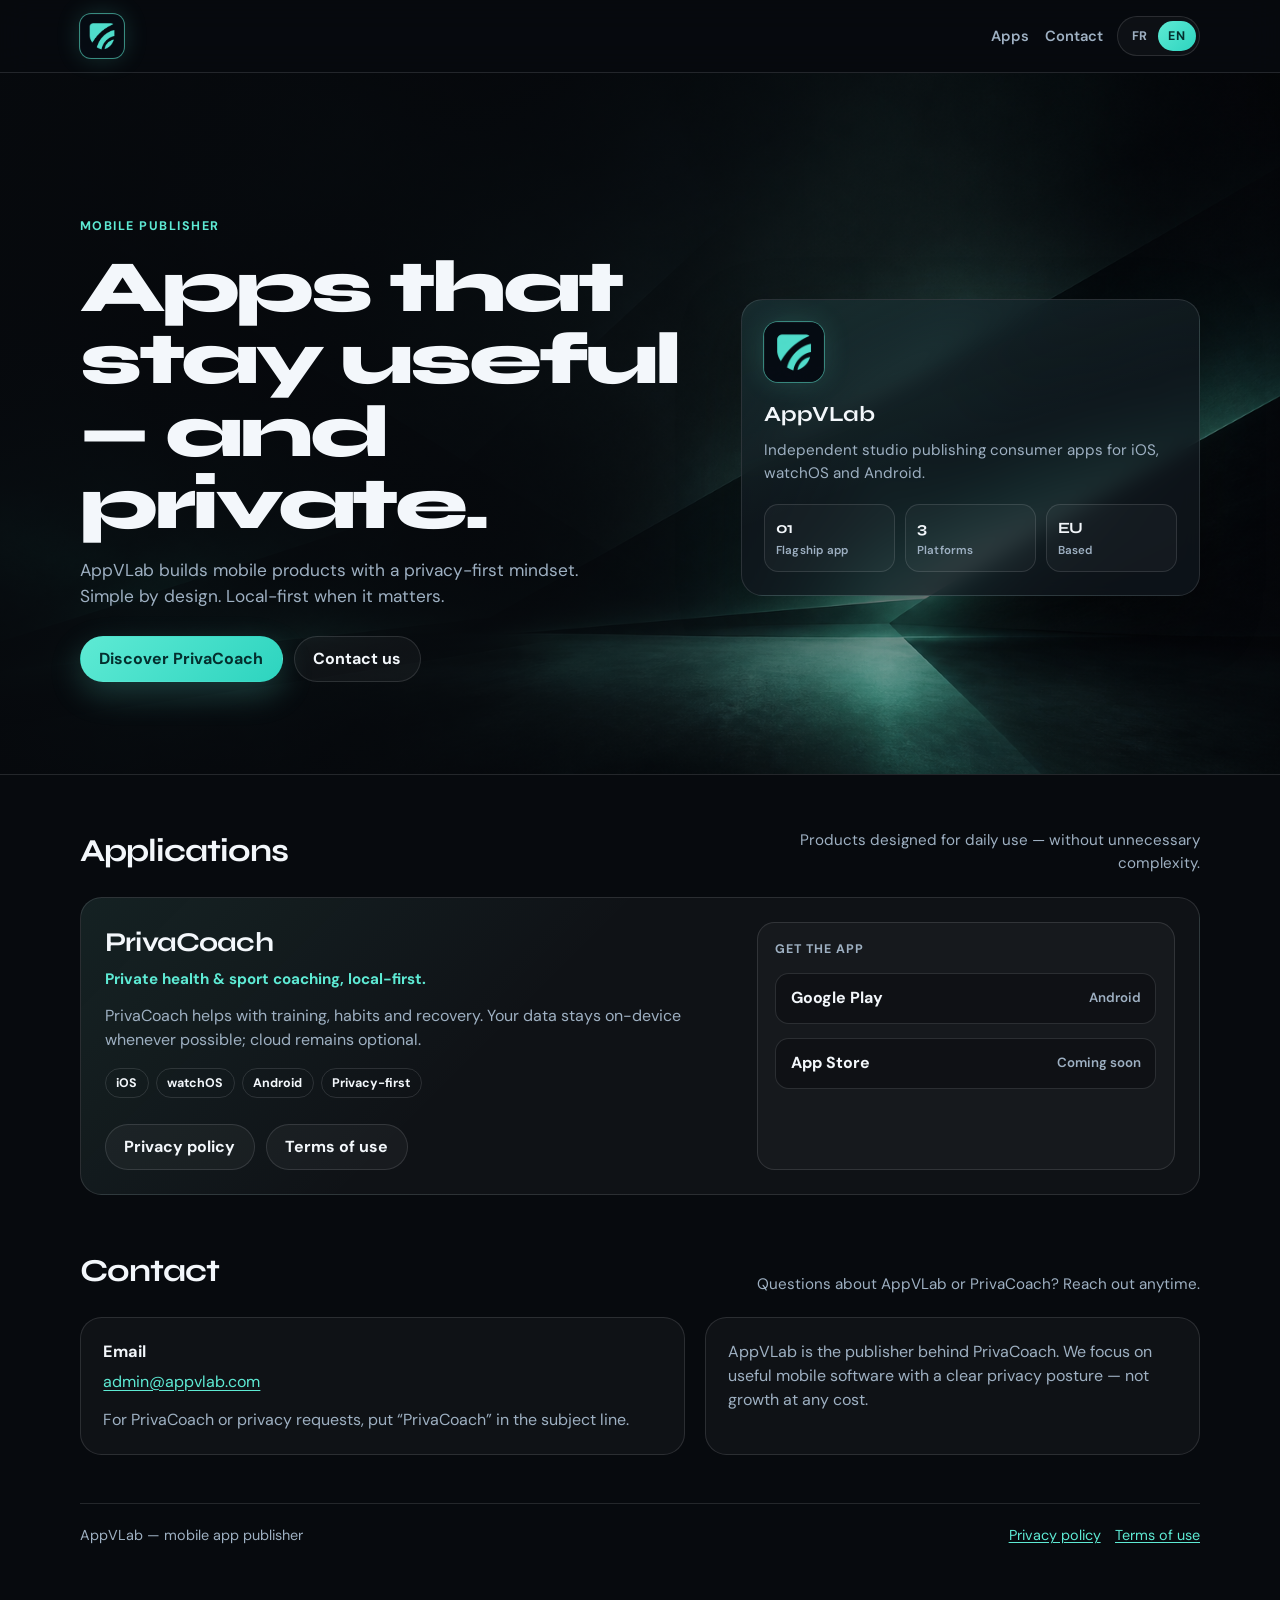
==== index.html @ 286aa359 "Publish AppVLab corporate site for GitHub Pages." ====
<!DOCTYPE html>
<html lang="fr">
  <head>
    <meta charset="utf-8" />
    <meta name="viewport" content="width=device-width, initial-scale=1" />
    <title>AppVLab — Mobile apps, privacy-first</title>
    <meta
      name="description"
      content="AppVLab publishes useful, privacy-first mobile apps. Discover PrivaCoach — local-first health & sport coaching."
    />
    <link rel="icon" href="assets/logo.png" type="image/png" />
    <link rel="preconnect" href="https://fonts.googleapis.com" />
    <link rel="preconnect" href="https://fonts.gstatic.com" crossorigin />
    <link
      href="https://fonts.googleapis.com/css2?family=DM+Sans:ital,opsz,wght@0,9..40,400;0,9..40,500;0,9..40,600;0,9..40,700;1,9..40,400&family=Syne:wght@700;800&display=swap"
      rel="stylesheet"
    />
    <style>
      :root {
        --bg: #070a0e;
        --bg-elev: #10161d;
        --ink: #f3f7fb;
        --muted: #9eb0c2;
        --accent: #5eead4;
        --accent-2: #2dd4bf;
        --line: rgba(243, 247, 251, 0.12);
        --card: rgba(255, 255, 255, 0.035);
        --shadow: 0 24px 60px rgba(0, 0, 0, 0.4);
        --radius: 1.35rem;
        --max: 1120px;
      }

      * {
        box-sizing: border-box;
      }

      html {
        scroll-behavior: smooth;
      }

      body {
        margin: 0;
        min-height: 100vh;
        font-family: "DM Sans", system-ui, sans-serif;
        color: var(--ink);
        background: var(--bg);
        line-height: 1.5;
        text-rendering: optimizeLegibility;
      }

      img {
        display: block;
        max-width: 100%;
      }

      a {
        color: var(--accent);
        text-underline-offset: 0.16em;
      }

      a:hover {
        color: #a7f3e8;
      }

      .shell {
        width: min(var(--max), calc(100% - 2.5rem));
        margin: 0 auto;
      }

      /* —— Top bar —— */
      .topbar {
        position: sticky;
        top: 0;
        z-index: 20;
        backdrop-filter: blur(16px) saturate(1.2);
        background: rgba(7, 10, 14, 0.72);
        border-bottom: 1px solid var(--line);
      }

      .topbar-inner {
        display: flex;
        align-items: center;
        justify-content: space-between;
        gap: 1rem;
        min-height: 4.5rem;
      }

      .brand {
        display: inline-flex;
        align-items: center;
        text-decoration: none;
        color: var(--ink);
      }

      .brand img {
        width: 2.75rem;
        height: 2.75rem;
        border-radius: 0.7rem;
        object-fit: cover;
        background: #0d141c;
        box-shadow:
          0 0 0 1px rgba(94, 234, 212, 0.55),
          0 0 24px rgba(94, 234, 212, 0.18);
      }

      .top-actions {
        display: flex;
        align-items: center;
        gap: 0.85rem;
      }

      .nav-links {
        display: flex;
        gap: 1rem;
      }

      .nav-links a {
        color: var(--muted);
        text-decoration: none;
        font-weight: 600;
        font-size: 0.92rem;
      }

      .nav-links a:hover {
        color: var(--ink);
      }

      .lang {
        display: inline-flex;
        padding: 0.2rem;
        border: 1px solid var(--line);
        border-radius: 999px;
        background: rgba(255, 255, 255, 0.03);
      }

      .lang button {
        appearance: none;
        border: 0;
        background: transparent;
        color: var(--muted);
        font: inherit;
        font-weight: 700;
        font-size: 0.78rem;
        letter-spacing: 0.04em;
        padding: 0.38rem 0.65rem;
        border-radius: 999px;
        cursor: pointer;
      }

      .lang button[aria-pressed="true"] {
        background: linear-gradient(135deg, var(--accent), var(--accent-2));
        color: #042f2e;
      }

      /* —— Hero —— */
      .hero {
        position: relative;
        min-height: min(78svh, 720px);
        display: grid;
        align-items: center;
        overflow: hidden;
        border-bottom: 1px solid var(--line);
      }

      .hero::before {
        content: "";
        position: absolute;
        inset: 0;
        background:
          linear-gradient(
            105deg,
            rgba(7, 10, 14, 0.92) 0%,
            rgba(7, 10, 14, 0.78) 42%,
            rgba(7, 10, 14, 0.35) 70%,
            rgba(7, 10, 14, 0.55) 100%
          ),
          url("assets/hero-bg.png") right center / cover no-repeat;
        z-index: 0;
      }

      .hero-grid {
        position: relative;
        z-index: 1;
        display: grid;
        grid-template-columns: 1.15fr 0.85fr;
        gap: 2.5rem;
        align-items: center;
        padding: 3.25rem 0 3.5rem;
      }

      .eyebrow {
        display: inline-flex;
        align-items: center;
        gap: 0.45rem;
        margin: 0 0 1rem;
        color: var(--accent);
        font-size: 0.78rem;
        font-weight: 700;
        letter-spacing: 0.12em;
        text-transform: uppercase;
      }

      .hero h1 {
        margin: 0;
        font-family: Syne, "DM Sans", sans-serif;
        font-weight: 800;
        font-size: clamp(2.6rem, 6.2vw, 4.6rem);
        line-height: 0.98;
        letter-spacing: -0.045em;
        max-width: 11ch;
      }

      .hero-lead {
        margin: 1.15rem 0 0;
        color: var(--muted);
        font-size: 1.08rem;
        max-width: 34rem;
      }

      .cta-row {
        display: flex;
        flex-wrap: wrap;
        gap: 0.7rem;
        margin-top: 1.6rem;
      }

      .btn {
        display: inline-flex;
        align-items: center;
        justify-content: center;
        min-height: 2.85rem;
        padding: 0.65rem 1.15rem;
        border-radius: 999px;
        font-weight: 700;
        text-decoration: none;
        border: 1px solid transparent;
        transition: transform 0.18s ease, background 0.18s ease;
      }

      .btn:hover {
        transform: translateY(-1px);
      }

      .btn-primary {
        background: linear-gradient(135deg, var(--accent), var(--accent-2));
        color: #042f2e;
        box-shadow: 0 12px 32px rgba(94, 234, 212, 0.22);
      }

      .btn-ghost {
        background: rgba(255, 255, 255, 0.04);
        border-color: var(--line);
        color: var(--ink);
      }

      .hero-panel {
        border: 1px solid var(--line);
        border-radius: var(--radius);
        background:
          linear-gradient(160deg, rgba(94, 234, 212, 0.1), transparent 50%),
          rgba(16, 22, 29, 0.78);
        box-shadow: var(--shadow);
        padding: 1.35rem 1.4rem 1.45rem;
        backdrop-filter: blur(10px);
      }

      .hero-panel .logo-mark {
        width: 3.75rem;
        height: 3.75rem;
        border-radius: 0.9rem;
        object-fit: cover;
        margin-bottom: 1rem;
        box-shadow:
          0 0 0 1px rgba(94, 234, 212, 0.45),
          0 0 28px rgba(94, 234, 212, 0.16);
      }

      .hero-panel h2 {
        margin: 0;
        font-family: Syne, "DM Sans", sans-serif;
        font-size: 1.35rem;
        letter-spacing: -0.02em;
      }

      .hero-panel p {
        margin: 0.55rem 0 0;
        color: var(--muted);
        font-size: 0.95rem;
      }

      .stat-row {
        display: grid;
        grid-template-columns: repeat(3, 1fr);
        gap: 0.65rem;
        margin-top: 1.2rem;
      }

      .stat {
        padding: 0.7rem 0.65rem;
        border-radius: 0.9rem;
        border: 1px solid var(--line);
        background: rgba(255, 255, 255, 0.03);
      }

      .stat b {
        display: block;
        font-family: Syne, "DM Sans", sans-serif;
        font-size: 0.98rem;
        letter-spacing: -0.02em;
      }

      .stat span {
        display: block;
        margin-top: 0.2rem;
        color: var(--muted);
        font-size: 0.72rem;
        font-weight: 600;
        letter-spacing: 0.02em;
      }

      /* —— Sections —— */
      main {
        padding: 0 0 3.5rem;
      }

      section {
        padding: 3.25rem 0 0;
      }

      .section-head {
        display: flex;
        justify-content: space-between;
        align-items: end;
        gap: 1rem;
        margin-bottom: 1.35rem;
      }

      .section-head h2 {
        margin: 0;
        font-family: Syne, "DM Sans", sans-serif;
        font-size: clamp(1.55rem, 3vw, 2rem);
        letter-spacing: -0.03em;
      }

      .section-head p {
        margin: 0;
        color: var(--muted);
        max-width: 28rem;
        text-align: right;
        font-size: 0.95rem;
      }

      .app-card {
        display: grid;
        grid-template-columns: 1.2fr 0.8fr;
        gap: 1.5rem;
        padding: 1.5rem;
        border: 1px solid var(--line);
        border-radius: var(--radius);
        background:
          linear-gradient(135deg, rgba(94, 234, 212, 0.07), transparent 40%),
          var(--card);
      }

      .app-card h3 {
        margin: 0;
        font-family: Syne, "DM Sans", sans-serif;
        font-size: 1.7rem;
        letter-spacing: -0.03em;
      }

      .app-card .tagline {
        margin: 0.35rem 0 0.85rem;
        color: var(--accent);
        font-weight: 700;
        font-size: 0.95rem;
      }

      .app-card p {
        margin: 0;
        color: var(--muted);
      }

      .chips {
        display: flex;
        flex-wrap: wrap;
        gap: 0.45rem;
        margin: 1rem 0 1.2rem;
      }

      .chip {
        padding: 0.28rem 0.65rem;
        border-radius: 999px;
        border: 1px solid var(--line);
        font-size: 0.78rem;
        font-weight: 700;
      }

      .side-box {
        display: grid;
        align-content: start;
        gap: 0.85rem;
        padding: 1.1rem;
        border-radius: 1.1rem;
        border: 1px solid var(--line);
        background: rgba(255, 255, 255, 0.03);
      }

      .side-box h4 {
        margin: 0;
        font-size: 0.78rem;
        letter-spacing: 0.08em;
        text-transform: uppercase;
        color: var(--muted);
      }

      .side-box a.store {
        display: flex;
        align-items: center;
        justify-content: space-between;
        gap: 0.75rem;
        padding: 0.8rem 0.9rem;
        border-radius: 0.85rem;
        border: 1px solid var(--line);
        background: rgba(7, 10, 14, 0.45);
        color: var(--ink);
        text-decoration: none;
        font-weight: 700;
      }

      .side-box a.store:hover {
        border-color: rgba(94, 234, 212, 0.45);
        color: var(--ink);
      }

      .side-box a.store small {
        color: var(--muted);
        font-weight: 600;
      }

      .contact-grid {
        display: grid;
        grid-template-columns: 1.1fr 0.9fr;
        gap: 1.25rem;
      }

      .contact-card,
      .about-card {
        padding: 1.35rem 1.4rem;
        border-radius: var(--radius);
        border: 1px solid var(--line);
        background: var(--card);
      }

      .contact-card strong {
        display: block;
        margin-bottom: 0.35rem;
        font-size: 1.02rem;
      }

      .about-card p {
        margin: 0;
        color: var(--muted);
      }

      footer {
        margin-top: 3rem;
        padding-top: 1.35rem;
        border-top: 1px solid var(--line);
        display: flex;
        flex-wrap: wrap;
        justify-content: space-between;
        gap: 0.85rem;
        color: var(--muted);
        font-size: 0.9rem;
      }

      footer .legal {
        display: flex;
        flex-wrap: wrap;
        gap: 0.9rem;
      }

      [hidden] {
        display: none !important;
      }

      @media (max-width: 900px) {
        .hero-grid,
        .app-card,
        .contact-grid {
          grid-template-columns: 1fr;
        }

        .section-head {
          flex-direction: column;
          align-items: start;
        }

        .section-head p {
          text-align: left;
        }

        .hero {
          min-height: auto;
        }

        .hero::before {
          background:
            linear-gradient(
              180deg,
              rgba(7, 10, 14, 0.88) 0%,
              rgba(7, 10, 14, 0.92) 100%
            ),
            url("assets/hero-bg.png") center / cover no-repeat;
        }

        .hero h1 {
          max-width: none;
        }

        .nav-links {
          display: none;
        }
      }
    </style>
  </head>
  <body>
    <header class="topbar">
      <div class="shell topbar-inner">
        <a class="brand" href="#accueil" aria-label="AppVLab">
          <img src="assets/logo.png" alt="AppVLab" width="44" height="44" />
        </a>
        <div class="top-actions">
          <nav class="nav-links" aria-label="Primary">
            <a href="#apps" data-i18n="nav_apps">Apps</a>
            <a href="#contact" data-i18n="nav_contact">Contact</a>
          </nav>
          <div class="lang" role="group" aria-label="Language">
            <button type="button" data-lang="fr" aria-pressed="true">FR</button>
            <button type="button" data-lang="en" aria-pressed="false">EN</button>
          </div>
        </div>
      </div>
    </header>

    <section class="hero" id="accueil">
      <div class="shell hero-grid">
        <div>
          <p class="eyebrow" data-i18n="eyebrow">Mobile publisher</p>
          <h1 data-i18n="hero_title">Apps that stay useful — and private.</h1>
          <p class="hero-lead" data-i18n="hero_lead">
            AppVLab builds mobile products with a privacy-first mindset.
            Simple by design. Local-first when it matters.
          </p>
          <div class="cta-row">
            <a class="btn btn-primary" href="#apps" data-i18n="cta_discover"
              >Discover PrivaCoach</a
            >
            <a class="btn btn-ghost" href="#contact" data-i18n="cta_contact"
              >Contact us</a
            >
          </div>
        </div>
        <aside class="hero-panel" aria-label="AppVLab">
          <img
            class="logo-mark"
            src="assets/logo.png"
            alt="AppVLab"
            width="54"
            height="54"
          />
          <h2 data-i18n="panel_title">AppVLab</h2>
          <p data-i18n="panel_text">
            Independent studio publishing consumer apps for iOS, watchOS and
            Android.
          </p>
          <div class="stat-row">
            <div class="stat">
              <b data-i18n="stat1_value">01</b>
              <span data-i18n="stat1_label">Flagship app</span>
            </div>
            <div class="stat">
              <b data-i18n="stat2_value">3</b>
              <span data-i18n="stat2_label">Platforms</span>
            </div>
            <div class="stat">
              <b data-i18n="stat3_value">EU</b>
              <span data-i18n="stat3_label">Based</span>
            </div>
          </div>
        </aside>
      </div>
    </section>

    <main class="shell">
      <section id="apps">
        <div class="section-head">
          <h2 data-i18n="apps_title">Applications</h2>
          <p data-i18n="apps_lead">
            Products designed for daily use — without unnecessary complexity.
          </p>
        </div>
        <article class="app-card">
          <div>
            <h3>PrivaCoach</h3>
            <p class="tagline" data-i18n="pc_tagline">
              Private health &amp; sport coaching, local-first.
            </p>
            <p data-i18n="pc_body">
              PrivaCoach helps with training, habits and recovery. Your data
              stays on-device whenever possible; cloud remains optional.
            </p>
            <div class="chips">
              <span class="chip">iOS</span>
              <span class="chip">watchOS</span>
              <span class="chip">Android</span>
              <span class="chip" data-i18n="chip_privacy">Privacy-first</span>
            </div>
            <div class="cta-row">
              <a
                class="btn btn-ghost"
                href="https://privacy.appvlab.com/privacy/"
                data-i18n="link_privacy"
                >Privacy policy</a
              >
              <a
                class="btn btn-ghost"
                href="https://privacy.appvlab.com/terms/"
                data-i18n="link_terms"
                >Terms of use</a
              >
            </div>
          </div>
          <div class="side-box">
            <h4 data-i18n="stores_title">Get the app</h4>
            <a
              class="store"
              href="https://play.google.com/store/apps/details?id=com.privacoach.app"
            >
              <span>Google Play</span>
              <small>Android</small>
            </a>
            <a class="store" href="#contact">
              <span>App Store</span>
              <small data-i18n="store_ios_soon">Coming soon</small>
            </a>
          </div>
        </article>
      </section>

      <section id="contact">
        <div class="section-head">
          <h2 data-i18n="contact_title">Contact</h2>
          <p data-i18n="contact_lead">
            Questions about AppVLab or PrivaCoach? Reach out anytime.
          </p>
        </div>
        <div class="contact-grid">
          <div class="contact-card">
            <strong data-i18n="contact_email_label">Email</strong>
            <a href="mailto:admin@appvlab.com">admin@appvlab.com</a>
            <p
              style="margin: 0.9rem 0 0; color: var(--muted)"
              data-i18n="contact_hint"
            >
              For PrivaCoach or privacy requests, put “PrivaCoach” in the subject
              line.
            </p>
          </div>
          <div class="about-card">
            <p data-i18n="about_text">
              AppVLab is the publisher behind PrivaCoach. We focus on useful
              mobile software with a clear privacy posture — not growth at any
              cost.
            </p>
          </div>
        </div>
      </section>

      <footer>
        <div data-i18n="footer_copy">AppVLab — mobile app publisher</div>
        <div class="legal">
          <a href="https://privacy.appvlab.com/privacy/" data-i18n="link_privacy"
            >Privacy policy</a
          >
          <a href="https://privacy.appvlab.com/terms/" data-i18n="link_terms"
            >Terms of use</a
          >
        </div>
      </footer>
    </main>

    <script>
      const STRINGS = {
        fr: {
          nav_apps: "Apps",
          nav_contact: "Contact",
          eyebrow: "Éditeur mobile",
          hero_title: "Des apps utiles — et privées.",
          hero_lead:
            "AppVLab conçoit des applications mobiles avec une approche privacy-first. Simples par design. Local-first quand c’est important.",
          cta_discover: "Découvrir PrivaCoach",
          cta_contact: "Nous contacter",
          panel_title: "AppVLab",
          panel_text:
            "Studio indépendant qui publie des apps grand public pour iOS, watchOS et Android.",
          stat1_value: "01",
          stat1_label: "App phare",
          stat2_value: "3",
          stat2_label: "Plateformes",
          stat3_value: "UE",
          stat3_label: "Basé en",
          apps_title: "Applications",
          apps_lead:
            "Des produits pensés pour le quotidien — sans complexité inutile.",
          pc_tagline: "Coach santé & sport privé, local-first.",
          pc_body:
            "PrivaCoach t’accompagne sur l’entraînement, les habitudes et la récupération. Tes données restent sur l’appareil autant que possible ; le cloud reste optionnel.",
          chip_privacy: "Privacy-first",
          link_privacy: "Confidentialité",
          link_terms: "CGU",
          stores_title: "Télécharger",
          store_ios_soon: "Bientôt",
          contact_title: "Contact",
          contact_lead:
            "Une question sur AppVLab ou PrivaCoach ? Écris-nous.",
          contact_email_label: "Email",
          contact_hint:
            "Pour PrivaCoach ou la confidentialité, indique « PrivaCoach » dans l’objet.",
          about_text:
            "AppVLab est l’éditeur de PrivaCoach. Nous construisons des logiciels mobiles utiles, avec une posture claire sur la vie privée — pas la croissance à tout prix.",
          footer_copy: "AppVLab — éditeur d’applications mobiles",
          doc_title: "AppVLab — Applications mobiles privacy-first",
        },
        en: {
          nav_apps: "Apps",
          nav_contact: "Contact",
          eyebrow: "Mobile publisher",
          hero_title: "Apps that stay useful — and private.",
          hero_lead:
            "AppVLab builds mobile products with a privacy-first mindset. Simple by design. Local-first when it matters.",
          cta_discover: "Discover PrivaCoach",
          cta_contact: "Contact us",
          panel_title: "AppVLab",
          panel_text:
            "Independent studio publishing consumer apps for iOS, watchOS and Android.",
          stat1_value: "01",
          stat1_label: "Flagship app",
          stat2_value: "3",
          stat2_label: "Platforms",
          stat3_value: "EU",
          stat3_label: "Based",
          apps_title: "Applications",
          apps_lead:
            "Products designed for daily use — without unnecessary complexity.",
          pc_tagline: "Private health & sport coaching, local-first.",
          pc_body:
            "PrivaCoach helps with training, habits and recovery. Your data stays on-device whenever possible; cloud remains optional.",
          chip_privacy: "Privacy-first",
          link_privacy: "Privacy policy",
          link_terms: "Terms of use",
          stores_title: "Get the app",
          store_ios_soon: "Coming soon",
          contact_title: "Contact",
          contact_lead:
            "Questions about AppVLab or PrivaCoach? Reach out anytime.",
          contact_email_label: "Email",
          contact_hint:
            "For PrivaCoach or privacy requests, put “PrivaCoach” in the subject line.",
          about_text:
            "AppVLab is the publisher behind PrivaCoach. We focus on useful mobile software with a clear privacy posture — not growth at any cost.",
          footer_copy: "AppVLab — mobile app publisher",
          doc_title: "AppVLab — Privacy-first mobile apps",
        },
      };

      function applyLang(lang) {
        const dict = STRINGS[lang] || STRINGS.en;
        document.documentElement.lang = lang;
        document.title = dict.doc_title;
        document.querySelectorAll("[data-i18n]").forEach((el) => {
          const key = el.getAttribute("data-i18n");
          if (dict[key] != null) {
            el.textContent = dict[key];
          }
        });
        document.querySelectorAll(".lang button").forEach((btn) => {
          btn.setAttribute(
            "aria-pressed",
            btn.getAttribute("data-lang") === lang ? "true" : "false",
          );
        });
        try {
          localStorage.setItem("appvlab_lang", lang);
        } catch (_) {}
      }

      function initialLang() {
        try {
          const saved = localStorage.getItem("appvlab_lang");
          if (saved === "fr" || saved === "en") return saved;
        } catch (_) {}
        const nav = (navigator.language || "en").toLowerCase();
        return nav.startsWith("fr") ? "fr" : "en";
      }

      document.querySelectorAll(".lang button").forEach((btn) => {
        btn.addEventListener("click", () => {
          applyLang(btn.getAttribute("data-lang"));
        });
      });

      applyLang(initialLang());
    </script>
  </body>
</html>
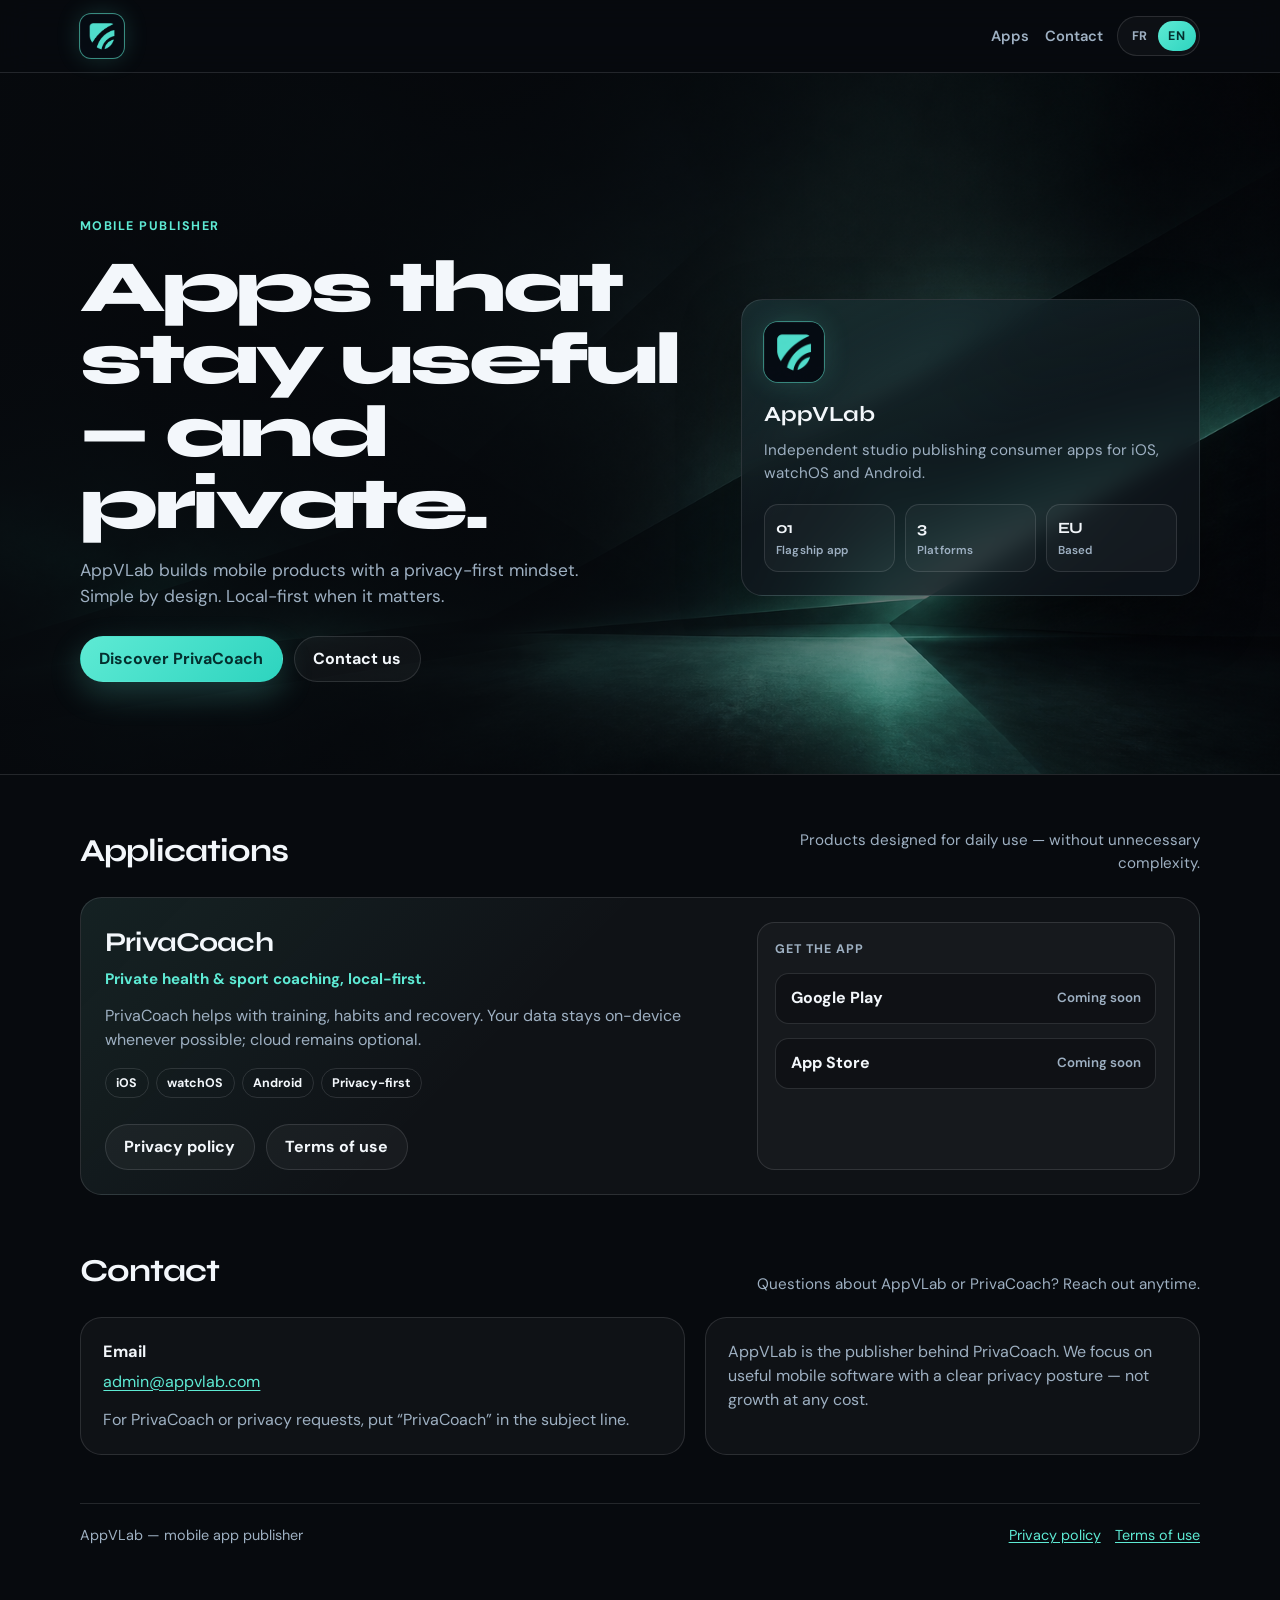
==== commit 92346ef4: "Show Google Play as coming soon and pass lang to privacy links. Co-authored-by: Cursor <cursoragent@" ====
--- a/index.html
+++ b/index.html
@@ -634,16 +634,13 @@
           </div>
           <div class="side-box">
             <h4 data-i18n="stores_title">Get the app</h4>
-            <a
-              class="store"
-              href="https://play.google.com/store/apps/details?id=com.privacoach.app"
-            >
+            <a class="store" href="#contact">
               <span>Google Play</span>
-              <small>Android</small>
+              <small data-i18n="store_soon">Coming soon</small>
             </a>
             <a class="store" href="#contact">
               <span>App Store</span>
-              <small data-i18n="store_ios_soon">Coming soon</small>
+              <small data-i18n="store_soon">Coming soon</small>
             </a>
           </div>
         </article>
@@ -721,7 +718,7 @@
           link_privacy: "Confidentialité",
           link_terms: "CGU",
           stores_title: "Télécharger",
-          store_ios_soon: "Bientôt",
+          store_soon: "Bientôt",
           contact_title: "Contact",
           contact_lead:
             "Une question sur AppVLab ou PrivaCoach ? Écris-nous.",
@@ -761,7 +758,7 @@
           link_privacy: "Privacy policy",
           link_terms: "Terms of use",
           stores_title: "Get the app",
-          store_ios_soon: "Coming soon",
+          store_soon: "Coming soon",
           contact_title: "Contact",
           contact_lead:
             "Questions about AppVLab or PrivaCoach? Reach out anytime.",
@@ -791,6 +788,13 @@
             btn.getAttribute("data-lang") === lang ? "true" : "false",
           );
         });
+        document.querySelectorAll('a[href*="privacy.appvlab.com"]').forEach((a) => {
+          try {
+            const u = new URL(a.getAttribute("href"), location.origin);
+            u.searchParams.set("lang", lang);
+            a.setAttribute("href", u.toString());
+          } catch (_) {}
+        });
         try {
           localStorage.setItem("appvlab_lang", lang);
         } catch (_) {}
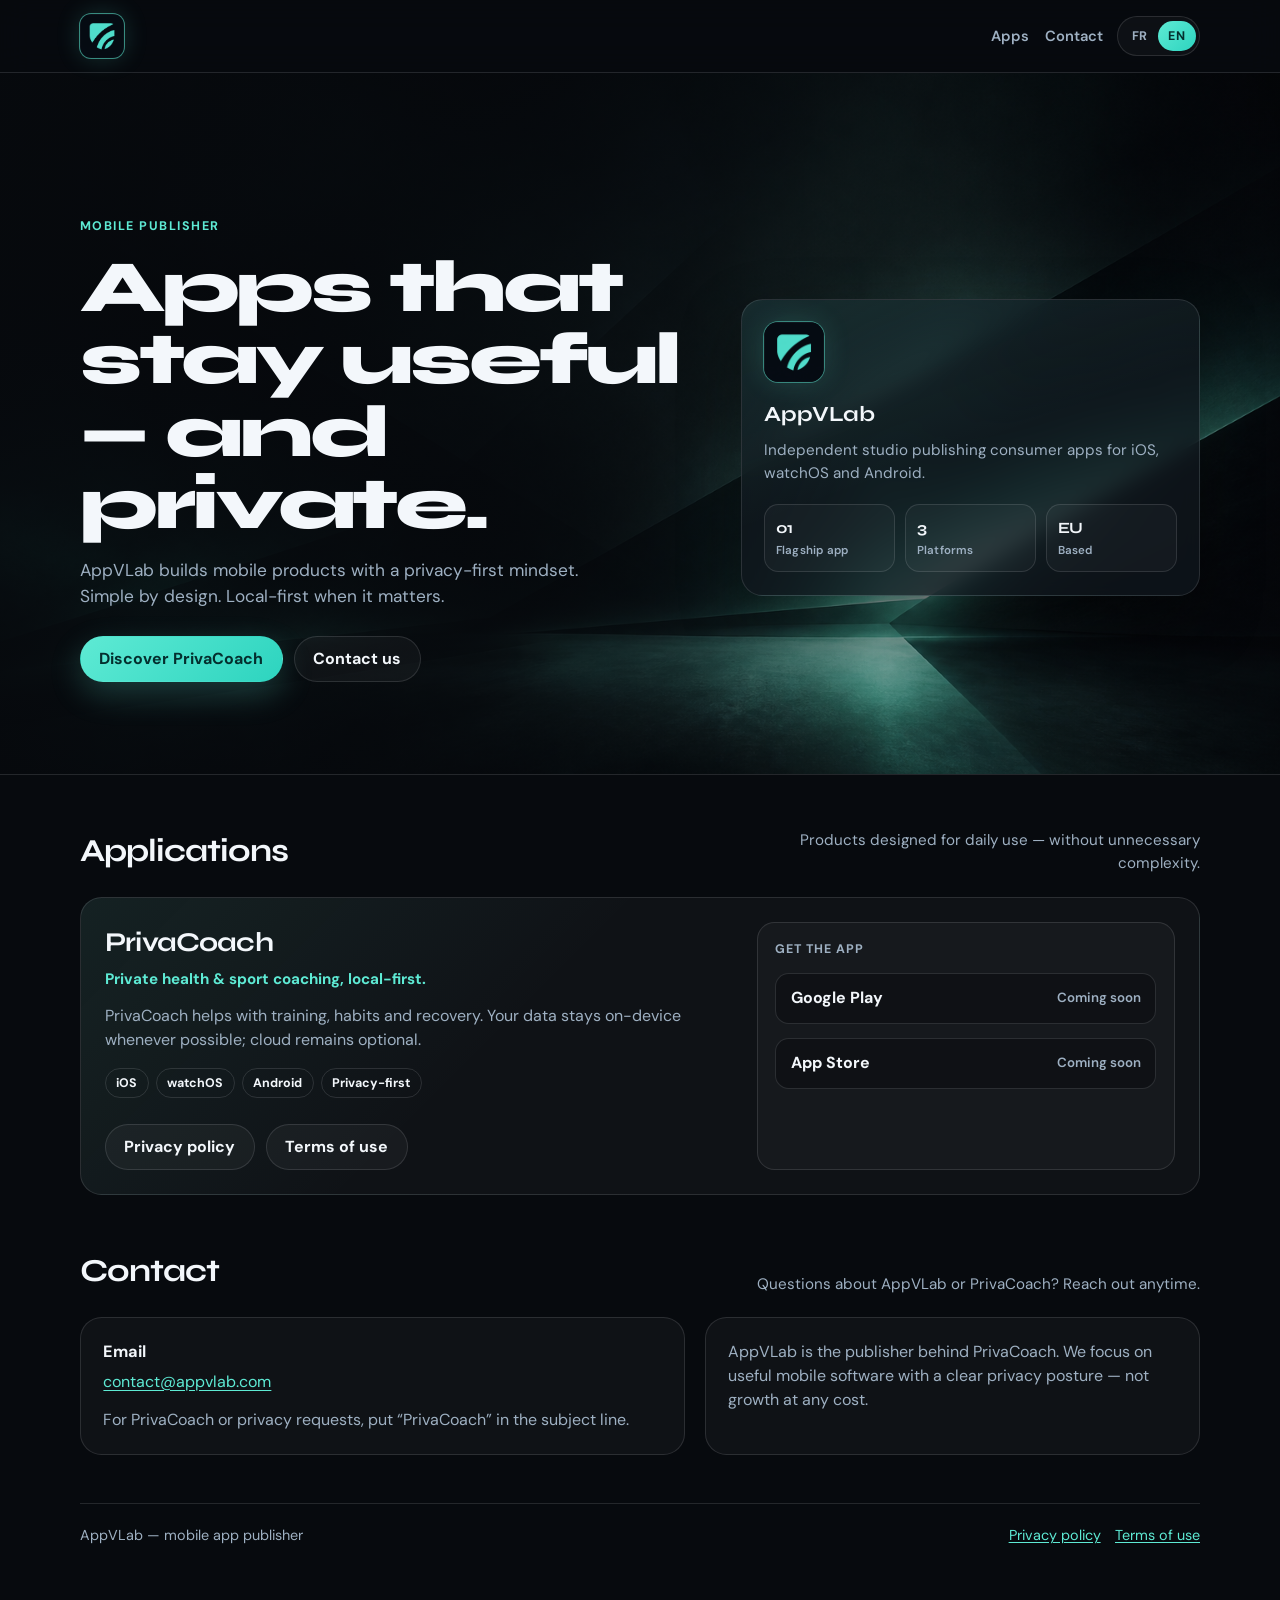
==== commit 79eb0911: "Use contact@appvlab.com on the public site. Co-authored-by: Cursor <cursoragent@cursor.com>" ====
--- a/index.html
+++ b/index.html
@@ -656,7 +656,7 @@
         <div class="contact-grid">
           <div class="contact-card">
             <strong data-i18n="contact_email_label">Email</strong>
-            <a href="mailto:admin@appvlab.com">admin@appvlab.com</a>
+            <a href="mailto:contact@appvlab.com">contact@appvlab.com</a>
             <p
               style="margin: 0.9rem 0 0; color: var(--muted)"
               data-i18n="contact_hint"
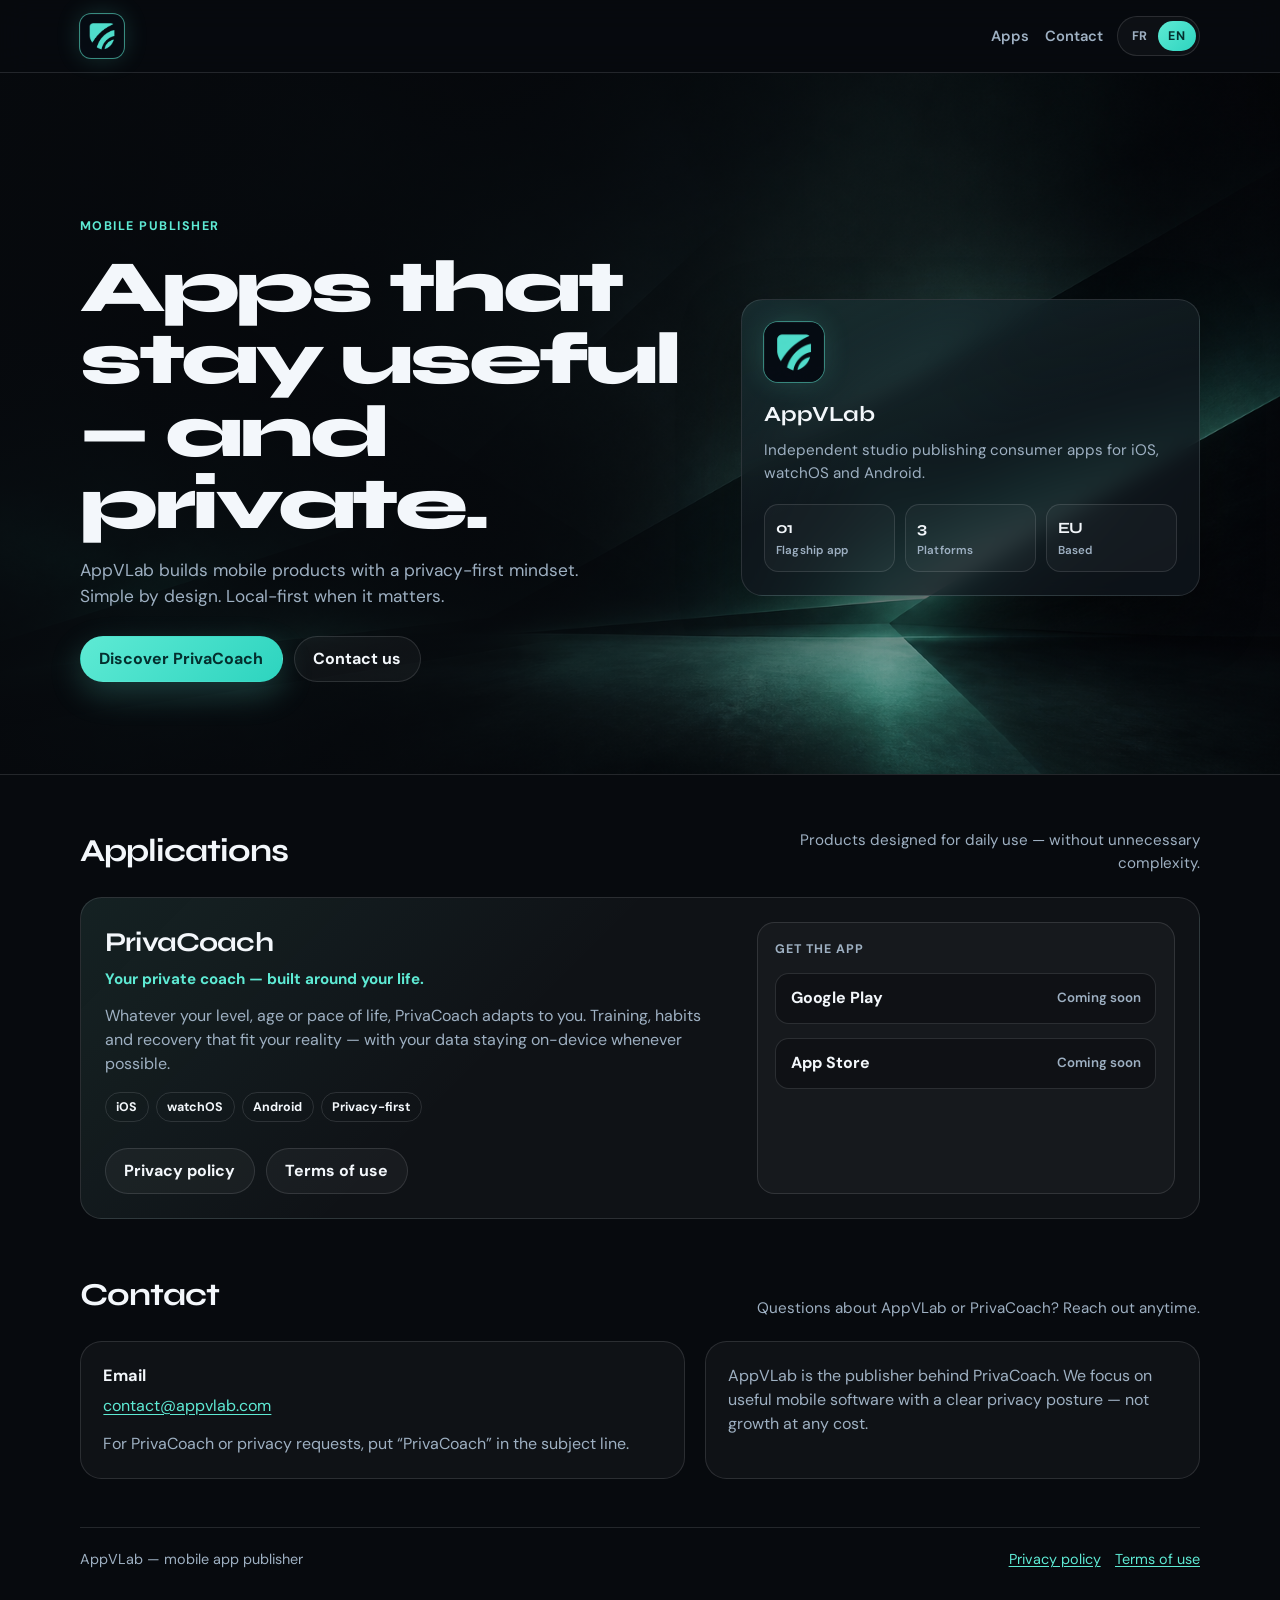
==== commit ffbd36d1: "Highlight PrivaCoach adapting to any level, age and lifestyle. Co-authored-by: Cursor <cursoragent@c" ====
--- a/index.html
+++ b/index.html
@@ -605,11 +605,12 @@
           <div>
             <h3>PrivaCoach</h3>
             <p class="tagline" data-i18n="pc_tagline">
-              Private health &amp; sport coaching, local-first.
+              Your private coach — built around your life.
             </p>
             <p data-i18n="pc_body">
-              PrivaCoach helps with training, habits and recovery. Your data
-              stays on-device whenever possible; cloud remains optional.
+              Whatever your level, age or pace of life, PrivaCoach adapts to
+              you. Training, habits and recovery that fit your reality — with
+              your data staying on-device whenever possible.
             </p>
             <div class="chips">
               <span class="chip">iOS</span>
@@ -711,9 +712,9 @@
           apps_title: "Applications",
           apps_lead:
             "Des produits pensés pour le quotidien — sans complexité inutile.",
-          pc_tagline: "Coach santé & sport privé, local-first.",
+          pc_tagline: "Ton coach privé — calé sur ta vie.",
           pc_body:
-            "PrivaCoach t’accompagne sur l’entraînement, les habitudes et la récupération. Tes données restent sur l’appareil autant que possible ; le cloud reste optionnel.",
+            "Peu importe ton niveau, ton âge ou ton rythme de vie : PrivaCoach s’adapte à toi. Entraînement, habitudes et récupération qui collent à ton quotidien — avec tes données qui restent sur l’appareil autant que possible.",
           chip_privacy: "Privacy-first",
           link_privacy: "Confidentialité",
           link_terms: "CGU",
@@ -751,9 +752,9 @@
           apps_title: "Applications",
           apps_lead:
             "Products designed for daily use — without unnecessary complexity.",
-          pc_tagline: "Private health & sport coaching, local-first.",
+          pc_tagline: "Your private coach — built around your life.",
           pc_body:
-            "PrivaCoach helps with training, habits and recovery. Your data stays on-device whenever possible; cloud remains optional.",
+            "Whatever your level, age or pace of life, PrivaCoach adapts to you. Training, habits and recovery that fit your reality — with your data staying on-device whenever possible.",
           chip_privacy: "Privacy-first",
           link_privacy: "Privacy policy",
           link_terms: "Terms of use",
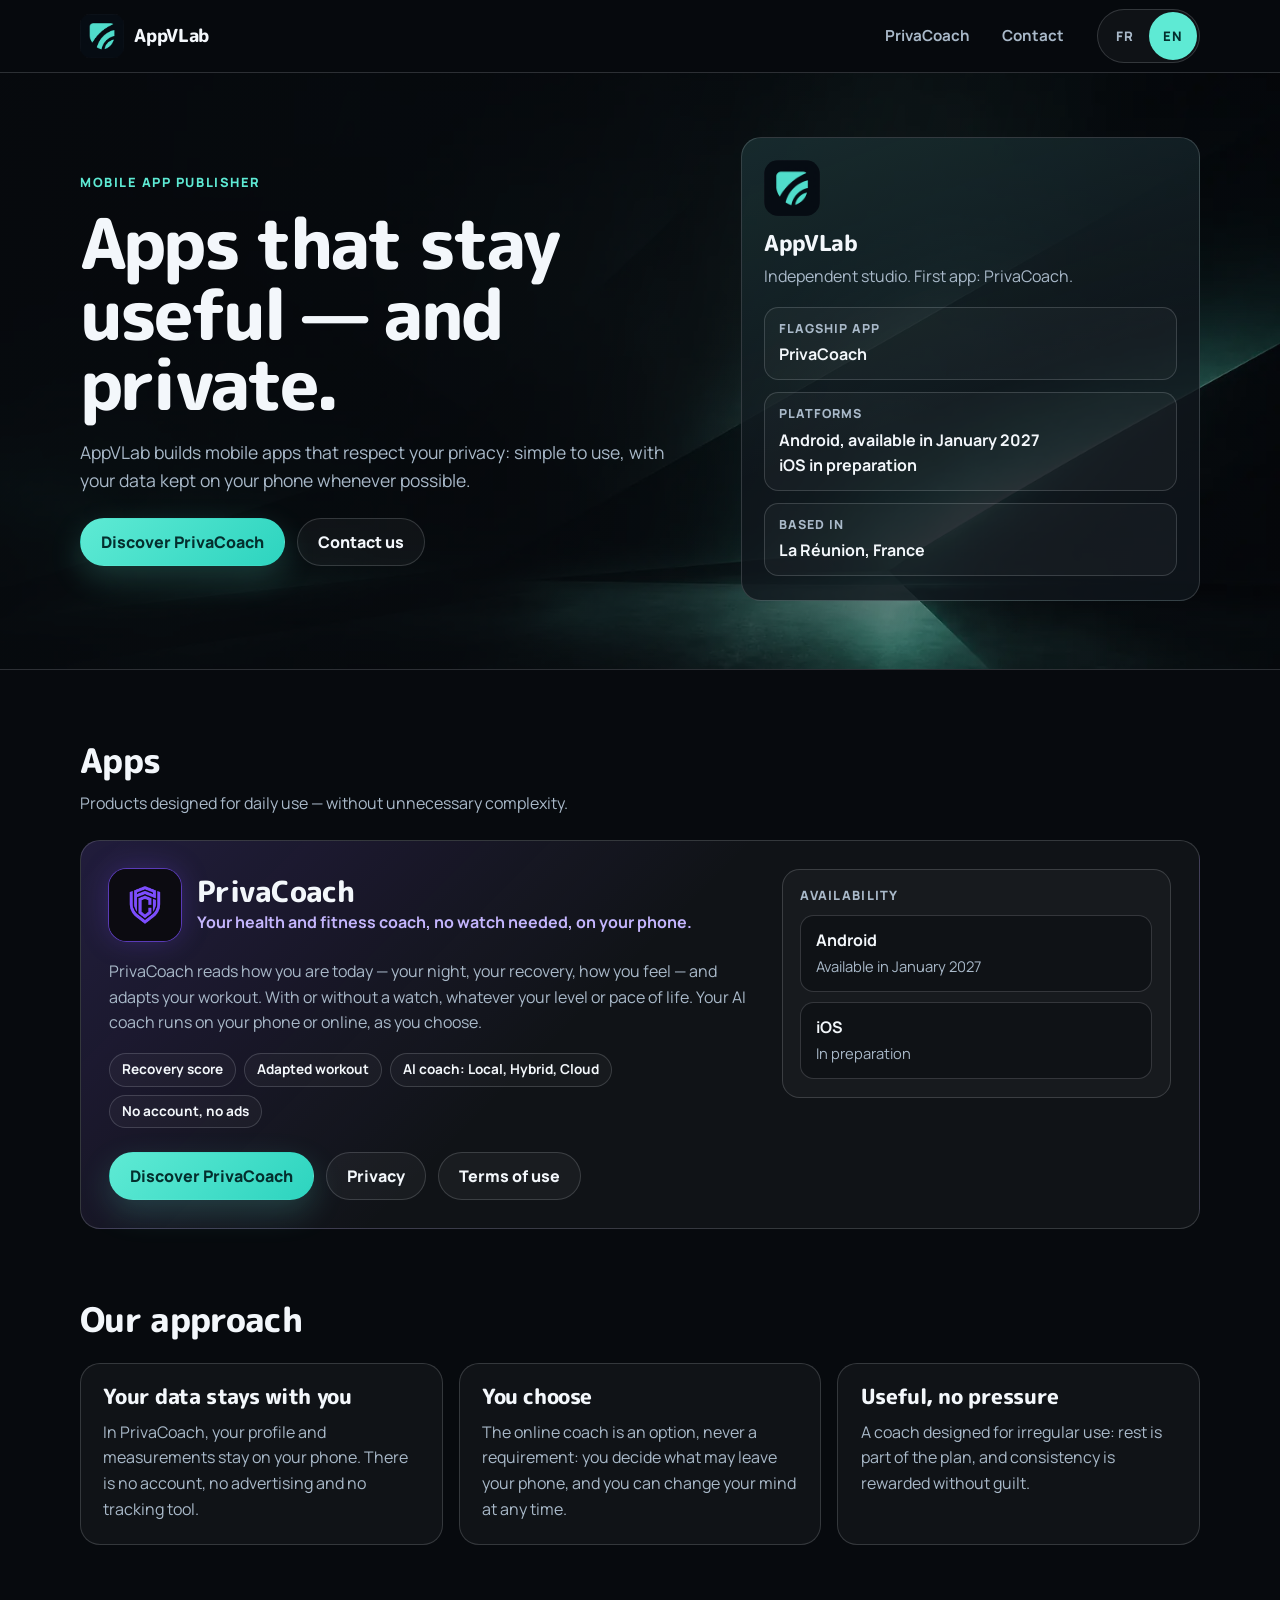
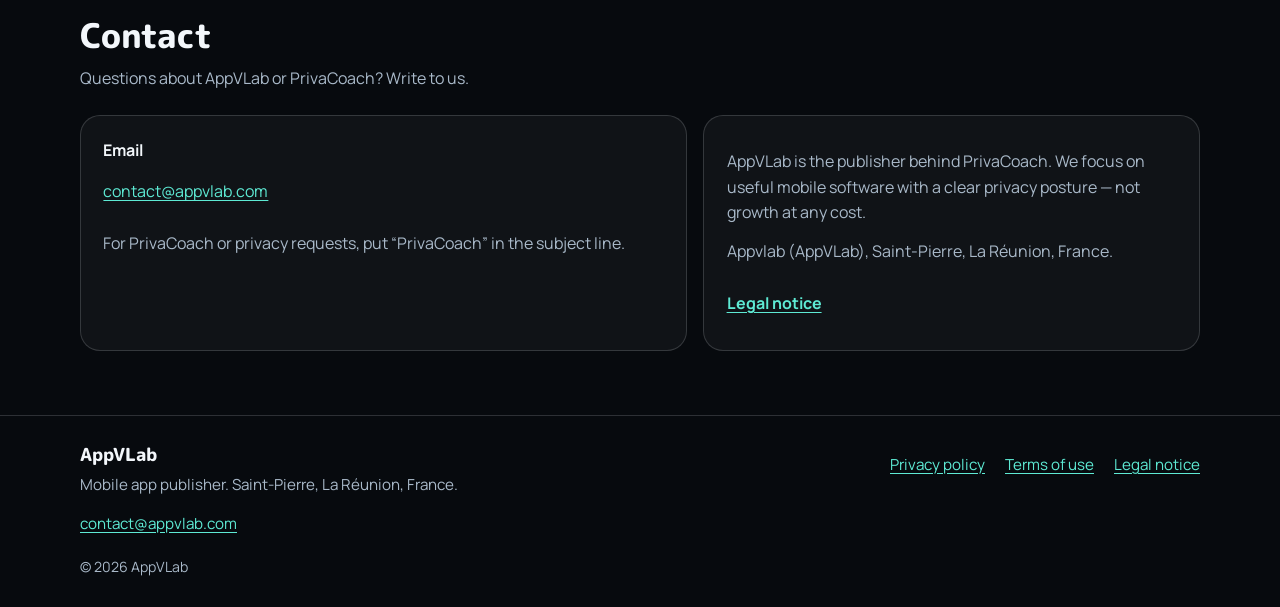
==== commit b3d248d9: "Redesign site: PrivaCoach page, legal notice, honest platforms - Home: Android available January 202" ====
--- a/index.html
+++ b/index.html
@@ -1,822 +1,163 @@
 <!DOCTYPE html>
-<html lang="fr">
+<html lang="fr" data-title-fr="AppVLab — Des apps mobiles utiles et privées" data-title-en="AppVLab — Useful, private mobile apps" data-desc-fr="AppVLab, éditeur basé à La Réunion, conçoit des applications mobiles utiles et respectueuses de ta vie privée. Découvre PrivaCoach, ton coach santé et sport." data-desc-en="AppVLab, a publisher based in La Réunion, France, builds useful mobile apps that respect your privacy. Discover PrivaCoach, your health and fitness coach.">
   <head>
     <meta charset="utf-8" />
     <meta name="viewport" content="width=device-width, initial-scale=1" />
-    <title>AppVLab — Mobile apps, privacy-first</title>
-    <meta
-      name="description"
-      content="AppVLab publishes useful, privacy-first mobile apps. Discover PrivaCoach — local-first health & sport coaching."
-    />
-    <link rel="icon" href="assets/logo.png" type="image/png" />
-    <link rel="preconnect" href="https://fonts.googleapis.com" />
-    <link rel="preconnect" href="https://fonts.gstatic.com" crossorigin />
-    <link
-      href="https://fonts.googleapis.com/css2?family=DM+Sans:ital,opsz,wght@0,9..40,400;0,9..40,500;0,9..40,600;0,9..40,700;1,9..40,400&family=Syne:wght@700;800&display=swap"
-      rel="stylesheet"
-    />
-    <style>
-      :root {
-        --bg: #070a0e;
-        --bg-elev: #10161d;
-        --ink: #f3f7fb;
-        --muted: #9eb0c2;
-        --accent: #5eead4;
-        --accent-2: #2dd4bf;
-        --line: rgba(243, 247, 251, 0.12);
-        --card: rgba(255, 255, 255, 0.035);
-        --shadow: 0 24px 60px rgba(0, 0, 0, 0.4);
-        --radius: 1.35rem;
-        --max: 1120px;
-      }
-
-      * {
-        box-sizing: border-box;
-      }
-
-      html {
-        scroll-behavior: smooth;
-      }
-
-      body {
-        margin: 0;
-        min-height: 100vh;
-        font-family: "DM Sans", system-ui, sans-serif;
-        color: var(--ink);
-        background: var(--bg);
-        line-height: 1.5;
-        text-rendering: optimizeLegibility;
-      }
-
-      img {
-        display: block;
-        max-width: 100%;
-      }
-
-      a {
-        color: var(--accent);
-        text-underline-offset: 0.16em;
-      }
-
-      a:hover {
-        color: #a7f3e8;
-      }
-
-      .shell {
-        width: min(var(--max), calc(100% - 2.5rem));
-        margin: 0 auto;
-      }
-
-      /* —— Top bar —— */
-      .topbar {
-        position: sticky;
-        top: 0;
-        z-index: 20;
-        backdrop-filter: blur(16px) saturate(1.2);
-        background: rgba(7, 10, 14, 0.72);
-        border-bottom: 1px solid var(--line);
-      }
-
-      .topbar-inner {
-        display: flex;
-        align-items: center;
-        justify-content: space-between;
-        gap: 1rem;
-        min-height: 4.5rem;
-      }
-
-      .brand {
-        display: inline-flex;
-        align-items: center;
-        text-decoration: none;
-        color: var(--ink);
-      }
-
-      .brand img {
-        width: 2.75rem;
-        height: 2.75rem;
-        border-radius: 0.7rem;
-        object-fit: cover;
-        background: #0d141c;
-        box-shadow:
-          0 0 0 1px rgba(94, 234, 212, 0.55),
-          0 0 24px rgba(94, 234, 212, 0.18);
-      }
-
-      .top-actions {
-        display: flex;
-        align-items: center;
-        gap: 0.85rem;
-      }
-
-      .nav-links {
-        display: flex;
-        gap: 1rem;
-      }
-
-      .nav-links a {
-        color: var(--muted);
-        text-decoration: none;
-        font-weight: 600;
-        font-size: 0.92rem;
-      }
-
-      .nav-links a:hover {
-        color: var(--ink);
-      }
-
-      .lang {
-        display: inline-flex;
-        padding: 0.2rem;
-        border: 1px solid var(--line);
-        border-radius: 999px;
-        background: rgba(255, 255, 255, 0.03);
-      }
-
-      .lang button {
-        appearance: none;
-        border: 0;
-        background: transparent;
-        color: var(--muted);
-        font: inherit;
-        font-weight: 700;
-        font-size: 0.78rem;
-        letter-spacing: 0.04em;
-        padding: 0.38rem 0.65rem;
-        border-radius: 999px;
-        cursor: pointer;
-      }
-
-      .lang button[aria-pressed="true"] {
-        background: linear-gradient(135deg, var(--accent), var(--accent-2));
-        color: #042f2e;
-      }
-
-      /* —— Hero —— */
-      .hero {
-        position: relative;
-        min-height: min(78svh, 720px);
-        display: grid;
-        align-items: center;
-        overflow: hidden;
-        border-bottom: 1px solid var(--line);
-      }
-
-      .hero::before {
-        content: "";
-        position: absolute;
-        inset: 0;
-        background:
-          linear-gradient(
-            105deg,
-            rgba(7, 10, 14, 0.92) 0%,
-            rgba(7, 10, 14, 0.78) 42%,
-            rgba(7, 10, 14, 0.35) 70%,
-            rgba(7, 10, 14, 0.55) 100%
-          ),
-          url("assets/hero-bg.png") right center / cover no-repeat;
-        z-index: 0;
-      }
-
-      .hero-grid {
-        position: relative;
-        z-index: 1;
-        display: grid;
-        grid-template-columns: 1.15fr 0.85fr;
-        gap: 2.5rem;
-        align-items: center;
-        padding: 3.25rem 0 3.5rem;
-      }
-
-      .eyebrow {
-        display: inline-flex;
-        align-items: center;
-        gap: 0.45rem;
-        margin: 0 0 1rem;
-        color: var(--accent);
-        font-size: 0.78rem;
-        font-weight: 700;
-        letter-spacing: 0.12em;
-        text-transform: uppercase;
-      }
-
-      .hero h1 {
-        margin: 0;
-        font-family: Syne, "DM Sans", sans-serif;
-        font-weight: 800;
-        font-size: clamp(2.6rem, 6.2vw, 4.6rem);
-        line-height: 0.98;
-        letter-spacing: -0.045em;
-        max-width: 11ch;
-      }
-
-      .hero-lead {
-        margin: 1.15rem 0 0;
-        color: var(--muted);
-        font-size: 1.08rem;
-        max-width: 34rem;
-      }
-
-      .cta-row {
-        display: flex;
-        flex-wrap: wrap;
-        gap: 0.7rem;
-        margin-top: 1.6rem;
-      }
-
-      .btn {
-        display: inline-flex;
-        align-items: center;
-        justify-content: center;
-        min-height: 2.85rem;
-        padding: 0.65rem 1.15rem;
-        border-radius: 999px;
-        font-weight: 700;
-        text-decoration: none;
-        border: 1px solid transparent;
-        transition: transform 0.18s ease, background 0.18s ease;
-      }
-
-      .btn:hover {
-        transform: translateY(-1px);
-      }
-
-      .btn-primary {
-        background: linear-gradient(135deg, var(--accent), var(--accent-2));
-        color: #042f2e;
-        box-shadow: 0 12px 32px rgba(94, 234, 212, 0.22);
-      }
-
-      .btn-ghost {
-        background: rgba(255, 255, 255, 0.04);
-        border-color: var(--line);
-        color: var(--ink);
-      }
-
-      .hero-panel {
-        border: 1px solid var(--line);
-        border-radius: var(--radius);
-        background:
-          linear-gradient(160deg, rgba(94, 234, 212, 0.1), transparent 50%),
-          rgba(16, 22, 29, 0.78);
-        box-shadow: var(--shadow);
-        padding: 1.35rem 1.4rem 1.45rem;
-        backdrop-filter: blur(10px);
-      }
-
-      .hero-panel .logo-mark {
-        width: 3.75rem;
-        height: 3.75rem;
-        border-radius: 0.9rem;
-        object-fit: cover;
-        margin-bottom: 1rem;
-        box-shadow:
-          0 0 0 1px rgba(94, 234, 212, 0.45),
-          0 0 28px rgba(94, 234, 212, 0.16);
-      }
-
-      .hero-panel h2 {
-        margin: 0;
-        font-family: Syne, "DM Sans", sans-serif;
-        font-size: 1.35rem;
-        letter-spacing: -0.02em;
-      }
-
-      .hero-panel p {
-        margin: 0.55rem 0 0;
-        color: var(--muted);
-        font-size: 0.95rem;
-      }
-
-      .stat-row {
-        display: grid;
-        grid-template-columns: repeat(3, 1fr);
-        gap: 0.65rem;
-        margin-top: 1.2rem;
-      }
-
-      .stat {
-        padding: 0.7rem 0.65rem;
-        border-radius: 0.9rem;
-        border: 1px solid var(--line);
-        background: rgba(255, 255, 255, 0.03);
-      }
-
-      .stat b {
-        display: block;
-        font-family: Syne, "DM Sans", sans-serif;
-        font-size: 0.98rem;
-        letter-spacing: -0.02em;
-      }
-
-      .stat span {
-        display: block;
-        margin-top: 0.2rem;
-        color: var(--muted);
-        font-size: 0.72rem;
-        font-weight: 600;
-        letter-spacing: 0.02em;
-      }
-
-      /* —— Sections —— */
-      main {
-        padding: 0 0 3.5rem;
-      }
-
-      section {
-        padding: 3.25rem 0 0;
-      }
-
-      .section-head {
-        display: flex;
-        justify-content: space-between;
-        align-items: end;
-        gap: 1rem;
-        margin-bottom: 1.35rem;
-      }
-
-      .section-head h2 {
-        margin: 0;
-        font-family: Syne, "DM Sans", sans-serif;
-        font-size: clamp(1.55rem, 3vw, 2rem);
-        letter-spacing: -0.03em;
-      }
-
-      .section-head p {
-        margin: 0;
-        color: var(--muted);
-        max-width: 28rem;
-        text-align: right;
-        font-size: 0.95rem;
-      }
-
-      .app-card {
-        display: grid;
-        grid-template-columns: 1.2fr 0.8fr;
-        gap: 1.5rem;
-        padding: 1.5rem;
-        border: 1px solid var(--line);
-        border-radius: var(--radius);
-        background:
-          linear-gradient(135deg, rgba(94, 234, 212, 0.07), transparent 40%),
-          var(--card);
-      }
-
-      .app-card h3 {
-        margin: 0;
-        font-family: Syne, "DM Sans", sans-serif;
-        font-size: 1.7rem;
-        letter-spacing: -0.03em;
-      }
-
-      .app-card .tagline {
-        margin: 0.35rem 0 0.85rem;
-        color: var(--accent);
-        font-weight: 700;
-        font-size: 0.95rem;
-      }
-
-      .app-card p {
-        margin: 0;
-        color: var(--muted);
-      }
-
-      .chips {
-        display: flex;
-        flex-wrap: wrap;
-        gap: 0.45rem;
-        margin: 1rem 0 1.2rem;
-      }
-
-      .chip {
-        padding: 0.28rem 0.65rem;
-        border-radius: 999px;
-        border: 1px solid var(--line);
-        font-size: 0.78rem;
-        font-weight: 700;
-      }
-
-      .side-box {
-        display: grid;
-        align-content: start;
-        gap: 0.85rem;
-        padding: 1.1rem;
-        border-radius: 1.1rem;
-        border: 1px solid var(--line);
-        background: rgba(255, 255, 255, 0.03);
-      }
-
-      .side-box h4 {
-        margin: 0;
-        font-size: 0.78rem;
-        letter-spacing: 0.08em;
-        text-transform: uppercase;
-        color: var(--muted);
-      }
-
-      .side-box a.store {
-        display: flex;
-        align-items: center;
-        justify-content: space-between;
-        gap: 0.75rem;
-        padding: 0.8rem 0.9rem;
-        border-radius: 0.85rem;
-        border: 1px solid var(--line);
-        background: rgba(7, 10, 14, 0.45);
-        color: var(--ink);
-        text-decoration: none;
-        font-weight: 700;
-      }
-
-      .side-box a.store:hover {
-        border-color: rgba(94, 234, 212, 0.45);
-        color: var(--ink);
-      }
-
-      .side-box a.store small {
-        color: var(--muted);
-        font-weight: 600;
-      }
-
-      .contact-grid {
-        display: grid;
-        grid-template-columns: 1.1fr 0.9fr;
-        gap: 1.25rem;
-      }
-
-      .contact-card,
-      .about-card {
-        padding: 1.35rem 1.4rem;
-        border-radius: var(--radius);
-        border: 1px solid var(--line);
-        background: var(--card);
-      }
-
-      .contact-card strong {
-        display: block;
-        margin-bottom: 0.35rem;
-        font-size: 1.02rem;
-      }
-
-      .about-card p {
-        margin: 0;
-        color: var(--muted);
-      }
-
-      footer {
-        margin-top: 3rem;
-        padding-top: 1.35rem;
-        border-top: 1px solid var(--line);
-        display: flex;
-        flex-wrap: wrap;
-        justify-content: space-between;
-        gap: 0.85rem;
-        color: var(--muted);
-        font-size: 0.9rem;
-      }
-
-      footer .legal {
-        display: flex;
-        flex-wrap: wrap;
-        gap: 0.9rem;
-      }
-
-      [hidden] {
-        display: none !important;
-      }
-
-      @media (max-width: 900px) {
-        .hero-grid,
-        .app-card,
-        .contact-grid {
-          grid-template-columns: 1fr;
-        }
-
-        .section-head {
-          flex-direction: column;
-          align-items: start;
-        }
-
-        .section-head p {
-          text-align: left;
-        }
-
-        .hero {
-          min-height: auto;
-        }
-
-        .hero::before {
-          background:
-            linear-gradient(
-              180deg,
-              rgba(7, 10, 14, 0.88) 0%,
-              rgba(7, 10, 14, 0.92) 100%
-            ),
-            url("assets/hero-bg.png") center / cover no-repeat;
-        }
-
-        .hero h1 {
-          max-width: none;
-        }
-
-        .nav-links {
-          display: none;
-        }
-      }
-    </style>
+    <title>AppVLab — Des apps mobiles utiles et privées</title>
+    <meta name="description" content="AppVLab, éditeur basé à La Réunion, conçoit des applications mobiles utiles et respectueuses de ta vie privée. Découvre PrivaCoach, ton coach santé et sport." />
+    <link rel="canonical" href="https://appvlab.com/" />
+    <meta name="color-scheme" content="dark" />
+    <meta name="theme-color" content="#070a0e" />
+    <meta property="og:type" content="website" />
+    <meta property="og:site_name" content="AppVLab" />
+    <meta property="og:locale" content="fr_FR" />
+    <meta property="og:locale:alternate" content="en_US" />
+    <meta property="og:title" content="AppVLab — Des apps mobiles utiles et privées" />
+    <meta property="og:description" content="AppVLab, éditeur basé à La Réunion, conçoit des applications mobiles utiles et respectueuses de ta vie privée. Découvre PrivaCoach, ton coach santé et sport." />
+    <meta property="og:url" content="https://appvlab.com/" />
+    <meta property="og:image" content="https://appvlab.com/assets/apple-touch-icon.png" />
+    <meta name="twitter:card" content="summary" />
+    <link rel="icon" href="/assets/favicon-48.png" type="image/png" sizes="48x48" />
+    <link rel="apple-touch-icon" href="/assets/apple-touch-icon.png" />
+    <link rel="preload" href="/assets/fonts/manrope-latin-var.woff2" as="font" type="font/woff2" crossorigin />
+    <link rel="preload" href="/assets/fonts/mplus-rounded-1c-800-latin.woff2" as="font" type="font/woff2" crossorigin />
+    <link rel="stylesheet" href="/assets/site.css" />
+    <script src="/assets/site.js"></script>
   </head>
-  <body>
+  <body data-theme="app">
+    <a class="skip-link" href="#contenu"><span data-l="fr">Aller au contenu</span><span data-l="en">Skip to content</span></a>
     <header class="topbar">
       <div class="shell topbar-inner">
-        <a class="brand" href="#accueil" aria-label="AppVLab">
-          <img src="assets/logo.png" alt="AppVLab" width="44" height="44" />
+        <a class="brand" href="/">
+          <img src="/assets/logo-128.png" alt="" width="44" height="44" />
+          <span class="brand-name">AppVLab</span>
         </a>
-        <div class="top-actions">
-          <nav class="nav-links" aria-label="Primary">
-            <a href="#apps" data-i18n="nav_apps">Apps</a>
-            <a href="#contact" data-i18n="nav_contact">Contact</a>
-          </nav>
-          <div class="lang" role="group" aria-label="Language">
-            <button type="button" data-lang="fr" aria-pressed="true">FR</button>
-            <button type="button" data-lang="en" aria-pressed="false">EN</button>
-          </div>
+        <nav class="nav" aria-label="Navigation principale" data-aria-fr="Navigation principale" data-aria-en="Main navigation">
+          <a href="/privacoach/">PrivaCoach</a>
+          <a href="/#contact">Contact</a>
+        </nav>
+        <div class="lang" role="group" aria-label="Langue / Language">
+          <button type="button" data-lang="fr" lang="fr" aria-pressed="true" aria-label="Français">FR</button>
+          <button type="button" data-lang="en" lang="en" aria-pressed="false" aria-label="English">EN</button>
         </div>
       </div>
     </header>
-
-    <section class="hero" id="accueil">
-      <div class="shell hero-grid">
-        <div>
-          <p class="eyebrow" data-i18n="eyebrow">Mobile publisher</p>
-          <h1 data-i18n="hero_title">Apps that stay useful — and private.</h1>
-          <p class="hero-lead" data-i18n="hero_lead">
-            AppVLab builds mobile products with a privacy-first mindset.
-            Simple by design. Local-first when it matters.
-          </p>
-          <div class="cta-row">
-            <a class="btn btn-primary" href="#apps" data-i18n="cta_discover"
-              >Discover PrivaCoach</a
-            >
-            <a class="btn btn-ghost" href="#contact" data-i18n="cta_contact"
-              >Contact us</a
-            >
-          </div>
-        </div>
-        <aside class="hero-panel" aria-label="AppVLab">
-          <img
-            class="logo-mark"
-            src="assets/logo.png"
-            alt="AppVLab"
-            width="54"
-            height="54"
-          />
-          <h2 data-i18n="panel_title">AppVLab</h2>
-          <p data-i18n="panel_text">
-            Independent studio publishing consumer apps for iOS, watchOS and
-            Android.
-          </p>
-          <div class="stat-row">
-            <div class="stat">
-              <b data-i18n="stat1_value">01</b>
-              <span data-i18n="stat1_label">Flagship app</span>
-            </div>
-            <div class="stat">
-              <b data-i18n="stat2_value">3</b>
-              <span data-i18n="stat2_label">Platforms</span>
-            </div>
-            <div class="stat">
-              <b data-i18n="stat3_value">EU</b>
-              <span data-i18n="stat3_label">Based</span>
+    <main id="contenu">
+      <section class="hero" id="accueil" aria-label="Présentation d’AppVLab" data-aria-fr="Présentation d’AppVLab" data-aria-en="About AppVLab">
+        <div class="shell hero-grid">
+          <div>
+            <p class="eyebrow"><span data-l="fr">Éditeur d’applications mobiles</span><span data-l="en">Mobile app publisher</span></p>
+            <h1><span data-l="fr">Des apps utiles — et privées.</span><span data-l="en">Apps that stay useful — and private.</span></h1>
+            <p class="lead"><span data-l="fr">AppVLab conçoit des applications mobiles qui respectent ta vie privée : simples à utiliser, avec tes données sur ton téléphone quand c’est possible.</span><span data-l="en">AppVLab builds mobile apps that respect your privacy: simple to use, with your data kept on your phone whenever possible.</span></p>
+            <div class="cta-row">
+              <a class="btn btn-primary" href="/privacoach/"><span data-l="fr">Découvrir PrivaCoach</span><span data-l="en">Discover PrivaCoach</span></a>
+              <a class="btn btn-ghost" href="#contact"><span data-l="fr">Nous contacter</span><span data-l="en">Contact us</span></a>
             </div>
           </div>
-        </aside>
-      </div>
-    </section>
-
-    <main class="shell">
-      <section id="apps">
-        <div class="section-head">
-          <h2 data-i18n="apps_title">Applications</h2>
-          <p data-i18n="apps_lead">
-            Products designed for daily use — without unnecessary complexity.
-          </p>
-        </div>
-        <article class="app-card">
-          <div>
-            <h3>PrivaCoach</h3>
-            <p class="tagline" data-i18n="pc_tagline">
-              Your private coach — built around your life.
-            </p>
-            <p data-i18n="pc_body">
-              Whatever your level, age or pace of life, PrivaCoach adapts to
-              you. Training, habits and recovery that fit your reality — with
-              your data staying on-device whenever possible.
-            </p>
-            <div class="chips">
-              <span class="chip">iOS</span>
-              <span class="chip">watchOS</span>
-              <span class="chip">Android</span>
-              <span class="chip" data-i18n="chip_privacy">Privacy-first</span>
-            </div>
-            <div class="cta-row">
-              <a
-                class="btn btn-ghost"
-                href="https://privacy.appvlab.com/privacy/"
-                data-i18n="link_privacy"
-                >Privacy policy</a
-              >
-              <a
-                class="btn btn-ghost"
-                href="https://privacy.appvlab.com/terms/"
-                data-i18n="link_terms"
-                >Terms of use</a
-              >
-            </div>
-          </div>
-          <div class="side-box">
-            <h4 data-i18n="stores_title">Get the app</h4>
-            <a class="store" href="#contact">
-              <span>Google Play</span>
-              <small data-i18n="store_soon">Coming soon</small>
-            </a>
-            <a class="store" href="#contact">
-              <span>App Store</span>
-              <small data-i18n="store_soon">Coming soon</small>
-            </a>
-          </div>
-        </article>
-      </section>
-
-      <section id="contact">
-        <div class="section-head">
-          <h2 data-i18n="contact_title">Contact</h2>
-          <p data-i18n="contact_lead">
-            Questions about AppVLab or PrivaCoach? Reach out anytime.
-          </p>
-        </div>
-        <div class="contact-grid">
-          <div class="contact-card">
-            <strong data-i18n="contact_email_label">Email</strong>
-            <a href="mailto:contact@appvlab.com">contact@appvlab.com</a>
-            <p
-              style="margin: 0.9rem 0 0; color: var(--muted)"
-              data-i18n="contact_hint"
-            >
-              For PrivaCoach or privacy requests, put “PrivaCoach” in the subject
-              line.
-            </p>
-          </div>
-          <div class="about-card">
-            <p data-i18n="about_text">
-              AppVLab is the publisher behind PrivaCoach. We focus on useful
-              mobile software with a clear privacy posture — not growth at any
-              cost.
-            </p>
-          </div>
+          <aside class="hero-panel" aria-label="À propos d’AppVLab" data-aria-fr="À propos d’AppVLab" data-aria-en="About AppVLab">
+            <img class="logo-mark" src="/assets/logo-128.png" alt="" width="56" height="56" />
+            <h2>AppVLab</h2>
+            <p style="margin-top:.55rem;color:var(--muted)"><span data-l="fr">Studio indépendant. Première application : PrivaCoach.</span><span data-l="en">Independent studio. First app: PrivaCoach.</span></p>
+            <dl class="facts">
+              <div><dt><span data-l="fr">App phare</span><span data-l="en">Flagship app</span></dt><dd>PrivaCoach</dd></div>
+              <div><dt><span data-l="fr">Plateformes</span><span data-l="en">Platforms</span></dt><dd><span data-l="fr">Android, disponible en janvier 2027</span><span data-l="en">Android, available in January 2027</span><br /><span data-l="fr">iOS en préparation</span><span data-l="en">iOS in preparation</span></dd></div>
+              <div><dt><span data-l="fr">Basé à</span><span data-l="en">Based in</span></dt><dd><span data-l="fr">La Réunion, France</span><span data-l="en">La Réunion, France</span></dd></div>
+            </dl>
+          </aside>
         </div>
       </section>
 
-      <footer>
-        <div data-i18n="footer_copy">AppVLab — mobile app publisher</div>
-        <div class="legal">
-          <a href="https://privacy.appvlab.com/privacy/" data-i18n="link_privacy"
-            >Privacy policy</a
-          >
-          <a href="https://privacy.appvlab.com/terms/" data-i18n="link_terms"
-            >Terms of use</a
-          >
+      <div class="shell">
+        <section class="section" id="apps" aria-labelledby="apps-title">
+          <div class="section-head">
+            <h2 id="apps-title"><span data-l="fr">Applications</span><span data-l="en">Apps</span></h2>
+            <p><span data-l="fr">Des produits pensés pour le quotidien — sans complexité inutile.</span><span data-l="en">Products designed for daily use — without unnecessary complexity.</span></p>
+          </div>
+          <article class="app-card">
+            <div>
+              <div class="app-id">
+                <img src="/assets/privacoach-icon-256.png" alt="" width="72" height="72" />
+                <div>
+                  <h3>PrivaCoach</h3>
+                  <p class="tagline"><span data-l="fr">Ton coach santé et sport, sans montre, sur ton téléphone.</span><span data-l="en">Your health and fitness coach, no watch needed, on your phone.</span></p>
+                </div>
+              </div>
+              <p class="body"><span data-l="fr">PrivaCoach lit ta forme du jour — ta nuit, ta récupération, ton ressenti — et adapte ta séance. Avec ou sans montre, quel que soit ton niveau ou ton rythme de vie. Ton coach IA tourne sur ton téléphone ou en ligne, selon ton choix.</span><span data-l="en">PrivaCoach reads how you are today — your night, your recovery, how you feel — and adapts your workout. With or without a watch, whatever your level or pace of life. Your AI coach runs on your phone or online, as you choose.</span></p>
+              <ul class="chips">
+                <li class="chip"><span data-l="fr">Score de récupération</span><span data-l="en">Recovery score</span></li>
+                <li class="chip"><span data-l="fr">Séance adaptée</span><span data-l="en">Adapted workout</span></li>
+                <li class="chip"><span data-l="fr">Coach IA : Local, Hybride, Cloud</span><span data-l="en">AI coach: Local, Hybrid, Cloud</span></li>
+                <li class="chip"><span data-l="fr">Sans compte, sans publicité</span><span data-l="en">No account, no ads</span></li>
+              </ul>
+              <div class="cta-row">
+                <a class="btn btn-primary" href="/privacoach/"><span data-l="fr">Découvrir PrivaCoach</span><span data-l="en">Discover PrivaCoach</span></a>
+                <a class="btn btn-ghost" href="https://privacy.appvlab.com/privacy/?lang=fr"><span data-l="fr">Confidentialité</span><span data-l="en">Privacy</span></a>
+                <a class="btn btn-ghost" href="https://privacy.appvlab.com/terms/?lang=fr"><span data-l="fr">CGU</span><span data-l="en">Terms of use</span></a>
+              </div>
+            </div>
+            <div class="side-box">
+              <h3><span data-l="fr">Disponibilité</span><span data-l="en">Availability</span></h3>
+              <ul>
+                <li><b>Android</b><span><span data-l="fr">Disponible en janvier 2027</span><span data-l="en">Available in January 2027</span></span></li>
+                <li><b>iOS</b><span><span data-l="fr">En préparation</span><span data-l="en">In preparation</span></span></li>
+              </ul>
+            </div>
+          </article>
+        </section>
+
+        <section class="section" id="approche" aria-labelledby="approche-title">
+          <div class="section-head">
+            <h2 id="approche-title"><span data-l="fr">Notre approche</span><span data-l="en">Our approach</span></h2>
+          </div>
+          <div class="grid">
+            <article class="card"><h3><span data-l="fr">Tes données chez toi</span><span data-l="en">Your data stays with you</span></h3><p><span data-l="fr">Dans PrivaCoach, ton profil et tes mesures restent sur ton téléphone. Il n’y a ni compte, ni publicité, ni outil de suivi.</span><span data-l="en">In PrivaCoach, your profile and measurements stay on your phone. There is no account, no advertising and no tracking tool.</span></p></article>
+            <article class="card"><h3><span data-l="fr">Tu choisis</span><span data-l="en">You choose</span></h3><p><span data-l="fr">Le coach en ligne est une option, jamais une obligation : tu décides ce qui peut quitter ton téléphone et tu peux changer d’avis à tout moment.</span><span data-l="en">The online coach is an option, never a requirement: you decide what may leave your phone, and you can change your mind at any time.</span></p></article>
+            <article class="card"><h3><span data-l="fr">Utile, sans pression</span><span data-l="en">Useful, no pressure</span></h3><p><span data-l="fr">Un coach pensé pour un usage irrégulier : le repos fait partie du programme et la régularité se récompense sans culpabiliser.</span><span data-l="en">A coach designed for irregular use: rest is part of the plan, and consistency is rewarded without guilt.</span></p></article>
+          </div>
+        </section>
+
+        <section class="section" id="contact" aria-labelledby="contact-title">
+          <div class="section-head">
+            <h2 id="contact-title">Contact</h2>
+            <p><span data-l="fr">Une question sur AppVLab ou PrivaCoach ? Écris-nous.</span><span data-l="en">Questions about AppVLab or PrivaCoach? Write to us.</span></p>
+          </div>
+          <div class="contact-grid">
+            <div class="card contact-card">
+              <strong>Email</strong>
+              <a class="email" href="mailto:contact@appvlab.com">contact@appvlab.com</a>
+              <p class="hint"><span data-l="fr">Pour PrivaCoach ou la confidentialité, indique « PrivaCoach » dans l’objet.</span><span data-l="en">For PrivaCoach or privacy requests, put “PrivaCoach” in the subject line.</span></p>
+            </div>
+            <div class="card">
+              <p><span data-l="fr">AppVLab est l’éditeur de PrivaCoach. Nous construisons des logiciels mobiles utiles, avec une posture claire sur la vie privée — pas la croissance à tout prix.</span><span data-l="en">AppVLab is the publisher behind PrivaCoach. We focus on useful mobile software with a clear privacy posture — not growth at any cost.</span></p>
+              <p style="margin-top:.8rem"><span data-l="fr">Appvlab (AppVLab), Saint-Pierre, La Réunion, France.</span><span data-l="en">Appvlab (AppVLab), Saint-Pierre, La Réunion, France.</span></p>
+              <div class="links-row"><a href="/mentions-legales/"><span data-l="fr">Mentions légales</span><span data-l="en">Legal notice</span></a></div>
+            </div>
+          </div>
+        </section>
+      </div>
+    </main>
+    <footer class="site-footer">
+      <div class="shell footer-inner">
+        <div class="footer-id">
+          <p class="footer-name">AppVLab</p>
+          <p><span data-l="fr">Éditeur d’applications mobiles. Saint-Pierre, La Réunion, France.</span><span data-l="en">Mobile app publisher. Saint-Pierre, La Réunion, France.</span></p>
+          <p><a href="mailto:contact@appvlab.com" class="email">contact@appvlab.com</a></p>
         </div>
-      </footer>
-    </main>
-
-    <script>
-      const STRINGS = {
-        fr: {
-          nav_apps: "Apps",
-          nav_contact: "Contact",
-          eyebrow: "Éditeur mobile",
-          hero_title: "Des apps utiles — et privées.",
-          hero_lead:
-            "AppVLab conçoit des applications mobiles avec une approche privacy-first. Simples par design. Local-first quand c’est important.",
-          cta_discover: "Découvrir PrivaCoach",
-          cta_contact: "Nous contacter",
-          panel_title: "AppVLab",
-          panel_text:
-            "Studio indépendant qui publie des apps grand public pour iOS, watchOS et Android.",
-          stat1_value: "01",
-          stat1_label: "App phare",
-          stat2_value: "3",
-          stat2_label: "Plateformes",
-          stat3_value: "UE",
-          stat3_label: "Basé en",
-          apps_title: "Applications",
-          apps_lead:
-            "Des produits pensés pour le quotidien — sans complexité inutile.",
-          pc_tagline: "Ton coach privé — calé sur ta vie.",
-          pc_body:
-            "Peu importe ton niveau, ton âge ou ton rythme de vie : PrivaCoach s’adapte à toi. Entraînement, habitudes et récupération qui collent à ton quotidien — avec tes données qui restent sur l’appareil autant que possible.",
-          chip_privacy: "Privacy-first",
-          link_privacy: "Confidentialité",
-          link_terms: "CGU",
-          stores_title: "Télécharger",
-          store_soon: "Bientôt",
-          contact_title: "Contact",
-          contact_lead:
-            "Une question sur AppVLab ou PrivaCoach ? Écris-nous.",
-          contact_email_label: "Email",
-          contact_hint:
-            "Pour PrivaCoach ou la confidentialité, indique « PrivaCoach » dans l’objet.",
-          about_text:
-            "AppVLab est l’éditeur de PrivaCoach. Nous construisons des logiciels mobiles utiles, avec une posture claire sur la vie privée — pas la croissance à tout prix.",
-          footer_copy: "AppVLab — éditeur d’applications mobiles",
-          doc_title: "AppVLab — Applications mobiles privacy-first",
-        },
-        en: {
-          nav_apps: "Apps",
-          nav_contact: "Contact",
-          eyebrow: "Mobile publisher",
-          hero_title: "Apps that stay useful — and private.",
-          hero_lead:
-            "AppVLab builds mobile products with a privacy-first mindset. Simple by design. Local-first when it matters.",
-          cta_discover: "Discover PrivaCoach",
-          cta_contact: "Contact us",
-          panel_title: "AppVLab",
-          panel_text:
-            "Independent studio publishing consumer apps for iOS, watchOS and Android.",
-          stat1_value: "01",
-          stat1_label: "Flagship app",
-          stat2_value: "3",
-          stat2_label: "Platforms",
-          stat3_value: "EU",
-          stat3_label: "Based",
-          apps_title: "Applications",
-          apps_lead:
-            "Products designed for daily use — without unnecessary complexity.",
-          pc_tagline: "Your private coach — built around your life.",
-          pc_body:
-            "Whatever your level, age or pace of life, PrivaCoach adapts to you. Training, habits and recovery that fit your reality — with your data staying on-device whenever possible.",
-          chip_privacy: "Privacy-first",
-          link_privacy: "Privacy policy",
-          link_terms: "Terms of use",
-          stores_title: "Get the app",
-          store_soon: "Coming soon",
-          contact_title: "Contact",
-          contact_lead:
-            "Questions about AppVLab or PrivaCoach? Reach out anytime.",
-          contact_email_label: "Email",
-          contact_hint:
-            "For PrivaCoach or privacy requests, put “PrivaCoach” in the subject line.",
-          about_text:
-            "AppVLab is the publisher behind PrivaCoach. We focus on useful mobile software with a clear privacy posture — not growth at any cost.",
-          footer_copy: "AppVLab — mobile app publisher",
-          doc_title: "AppVLab — Privacy-first mobile apps",
-        },
-      };
-
-      function applyLang(lang) {
-        const dict = STRINGS[lang] || STRINGS.en;
-        document.documentElement.lang = lang;
-        document.title = dict.doc_title;
-        document.querySelectorAll("[data-i18n]").forEach((el) => {
-          const key = el.getAttribute("data-i18n");
-          if (dict[key] != null) {
-            el.textContent = dict[key];
-          }
-        });
-        document.querySelectorAll(".lang button").forEach((btn) => {
-          btn.setAttribute(
-            "aria-pressed",
-            btn.getAttribute("data-lang") === lang ? "true" : "false",
-          );
-        });
-        document.querySelectorAll('a[href*="privacy.appvlab.com"]').forEach((a) => {
-          try {
-            const u = new URL(a.getAttribute("href"), location.origin);
-            u.searchParams.set("lang", lang);
-            a.setAttribute("href", u.toString());
-          } catch (_) {}
-        });
-        try {
-          localStorage.setItem("appvlab_lang", lang);
-        } catch (_) {}
-      }
-
-      function initialLang() {
-        try {
-          const saved = localStorage.getItem("appvlab_lang");
-          if (saved === "fr" || saved === "en") return saved;
-        } catch (_) {}
-        const nav = (navigator.language || "en").toLowerCase();
-        return nav.startsWith("fr") ? "fr" : "en";
-      }
-
-      document.querySelectorAll(".lang button").forEach((btn) => {
-        btn.addEventListener("click", () => {
-          applyLang(btn.getAttribute("data-lang"));
-        });
-      });
-
-      applyLang(initialLang());
-    </script>
+        <nav class="footer-links" aria-label="Pied de page" data-aria-fr="Pied de page" data-aria-en="Footer">
+          <a href="https://privacy.appvlab.com/privacy/?lang=fr"><span data-l="fr">Politique de confidentialité</span><span data-l="en">Privacy policy</span></a>
+          <a href="https://privacy.appvlab.com/terms/?lang=fr"><span data-l="fr">CGU</span><span data-l="en">Terms of use</span></a>
+          <a href="/mentions-legales/"><span data-l="fr">Mentions légales</span><span data-l="en">Legal notice</span></a>
+        </nav>
+      </div>
+      <div class="shell footer-bottom">
+        <p>© 2026 AppVLab</p>
+      </div>
+    </footer>
+    <!-- Privacy-friendly analytics (no cookies / no personal tracking). -->
+    <script
+      data-goatcounter="https://appvlab.goatcounter.com/count"
+      async
+      src="https://gc.zgo.at/count.js"
+    ></script>
   </body>
 </html>
--- a/assets/site.css
+++ b/assets/site.css
@@ -0,0 +1,1043 @@
+/* AppVLab — feuille de style commune (accueil, PrivaCoach, mentions légales).
+   Polices Manrope et M PLUS Rounded 1c (SIL OFL, voir assets/fonts), servies par le site. */
+
+@font-face {
+  font-family: "Manrope";
+  src: url("/assets/fonts/manrope-latin-var.woff2") format("woff2");
+  font-weight: 200 800;
+  font-style: normal;
+  font-display: swap;
+}
+
+@font-face {
+  font-family: "M PLUS Rounded 1c";
+  src: url("/assets/fonts/mplus-rounded-1c-800-latin.woff2") format("woff2");
+  font-weight: 800;
+  font-style: normal;
+  font-display: swap;
+}
+
+:root {
+  color-scheme: dark;
+  --bg: #070a0e;
+  --surface: #10161d;
+  --surface-2: #17202a;
+  --ink: #f3f7fb;
+  --muted: #a9b9c9;
+  --accent: #5eead4;
+  --accent-2: #2dd4bf;
+  --on-accent: #042f2e;
+  --link: #5eead4;
+  --link-hover: #a7f3e8;
+  --tint: rgba(94, 234, 212, 0.1);
+  --line: rgba(243, 247, 251, 0.16);
+  --card: rgba(255, 255, 255, 0.04);
+  --focus: #ffffff;
+  --radius: 1.25rem;
+  --max: 1120px;
+  --font: "Manrope", system-ui, -apple-system, "Segoe UI", Roboto, sans-serif;
+  --font-display: "M PLUS Rounded 1c", "Manrope", system-ui, sans-serif;
+}
+
+/* Page PrivaCoach : couleurs de l'app (PcTokens). */
+body[data-theme="pc"] {
+  --bg: #0c0b11;
+  --surface: #22212c;
+  --surface-2: #302f3b;
+  --ink: #f3f1fa;
+  --muted: #c3bfd3;
+  --accent: #7c4dff;
+  --accent-2: #6b3af0;
+  --on-accent: #ffffff;
+  --link: #c4b5fd;
+  --link-hover: #ddd3ff;
+  --tint: #342c58;
+  --line: rgba(243, 241, 250, 0.16);
+  --card: #16151d;
+  --focus: #c4b5fd;
+  --radius: 1.5rem;
+}
+
+* {
+  box-sizing: border-box;
+}
+
+html {
+  scroll-behavior: smooth;
+  -webkit-text-size-adjust: 100%;
+}
+
+html[lang="fr"] [data-l="en"],
+html[lang="en"] [data-l="fr"] {
+  display: none !important;
+}
+
+[hidden] {
+  display: none !important;
+}
+
+body {
+  margin: 0;
+  min-height: 100vh;
+  display: flex;
+  flex-direction: column;
+  font-family: var(--font);
+  font-size: 1rem;
+  line-height: 1.6;
+  color: var(--ink);
+  background: var(--bg);
+  text-rendering: optimizeLegibility;
+}
+
+main {
+  flex: 1 0 auto;
+}
+
+img {
+  display: block;
+  max-width: 100%;
+  height: auto;
+}
+
+h1,
+h2,
+h3 {
+  font-family: var(--font-display);
+  font-weight: 800;
+  letter-spacing: -0.02em;
+  line-height: 1.12;
+  margin: 0;
+  overflow-wrap: break-word;
+}
+
+p {
+  margin: 0;
+}
+
+a {
+  color: var(--link);
+  text-underline-offset: 0.18em;
+}
+
+a:hover {
+  color: var(--link-hover);
+}
+
+:focus-visible {
+  outline: 3px solid var(--focus);
+  outline-offset: 3px;
+  border-radius: 6px;
+}
+
+.shell {
+  width: min(var(--max), calc(100% - 2rem));
+  margin: 0 auto;
+}
+
+[id] {
+  scroll-margin-top: 5.5rem;
+}
+
+.skip-link {
+  position: absolute;
+  left: 1rem;
+  top: -4rem;
+  z-index: 50;
+  padding: 0.8rem 1.1rem;
+  min-height: 48px;
+  background: var(--accent);
+  color: var(--on-accent);
+  font-weight: 700;
+  border-radius: 0.6rem;
+  text-decoration: none;
+}
+
+.skip-link:focus {
+  top: 0.75rem;
+}
+
+.email {
+  overflow-wrap: anywhere;
+}
+
+/* —— En-tête —— */
+.topbar {
+  position: relative;
+  z-index: 20;
+  background: color-mix(in srgb, var(--bg) 88%, transparent);
+  border-bottom: 1px solid var(--line);
+}
+
+.topbar-inner {
+  display: flex;
+  flex-wrap: wrap;
+  align-items: center;
+  justify-content: space-between;
+  gap: 0.25rem 0.75rem;
+  min-height: 4.5rem;
+  padding: 0.35rem 0;
+}
+
+.brand {
+  display: inline-flex;
+  align-items: center;
+  gap: 0.65rem;
+  min-height: 48px;
+  color: var(--ink);
+  text-decoration: none;
+  font-family: var(--font-display);
+  font-weight: 800;
+  font-size: 1.15rem;
+  letter-spacing: -0.02em;
+}
+
+.brand:hover {
+  color: var(--ink);
+}
+
+.brand img {
+  width: 2.75rem;
+  height: 2.75rem;
+  border-radius: 0.7rem;
+}
+
+.nav {
+  display: flex;
+  flex-wrap: wrap;
+  gap: 0.25rem;
+  order: 3;
+  width: 100%;
+}
+
+.nav a {
+  display: inline-flex;
+  align-items: center;
+  min-height: 48px;
+  padding: 0 0.85rem;
+  color: var(--muted);
+  font-weight: 700;
+  font-size: 0.95rem;
+  text-decoration: none;
+  border-radius: 999px;
+}
+
+.nav a:hover,
+.nav a[aria-current="page"] {
+  color: var(--ink);
+}
+
+.nav a[aria-current="page"] {
+  background: var(--tint);
+}
+
+.lang {
+  display: inline-flex;
+  padding: 0.15rem;
+  border: 1px solid var(--line);
+  border-radius: 999px;
+  background: rgba(255, 255, 255, 0.04);
+}
+
+html:not(.js) .lang {
+  display: none;
+}
+
+.lang button {
+  appearance: none;
+  border: 0;
+  background: transparent;
+  color: var(--muted);
+  font: inherit;
+  font-weight: 800;
+  font-size: 0.82rem;
+  letter-spacing: 0.04em;
+  min-width: 48px;
+  min-height: 48px;
+  padding: 0 0.6rem;
+  border-radius: 999px;
+  cursor: pointer;
+}
+
+.lang button:hover {
+  color: var(--ink);
+}
+
+.lang button[aria-pressed="true"] {
+  background: var(--accent);
+  color: var(--on-accent);
+}
+
+@media (min-width: 700px) {
+  .topbar {
+    position: sticky;
+    top: 0;
+    backdrop-filter: blur(14px) saturate(1.2);
+  }
+
+  .topbar-inner {
+    flex-wrap: nowrap;
+  }
+
+  .nav {
+    order: 0;
+    width: auto;
+    margin-left: auto;
+    margin-right: 0.5rem;
+  }
+}
+
+/* —— Boutons —— */
+.btn {
+  display: inline-flex;
+  align-items: center;
+  justify-content: center;
+  min-height: 48px;
+  padding: 0.6rem 1.25rem;
+  border-radius: 999px;
+  font-weight: 800;
+  font-size: 1rem;
+  line-height: 1.25;
+  text-align: center;
+  text-decoration: none;
+  border: 1px solid transparent;
+  transition: transform 0.18s ease, background 0.18s ease;
+}
+
+.btn:hover {
+  transform: translateY(-1px);
+}
+
+.btn-primary {
+  background: var(--accent);
+  color: var(--on-accent);
+}
+
+body:not([data-theme="pc"]) .btn-primary {
+  background: linear-gradient(135deg, var(--accent), var(--accent-2));
+  box-shadow: 0 12px 32px rgba(94, 234, 212, 0.2);
+}
+
+.btn-primary:hover {
+  color: var(--on-accent);
+  background: var(--accent-2);
+}
+
+.btn-ghost {
+  background: rgba(255, 255, 255, 0.04);
+  border-color: var(--line);
+  color: var(--ink);
+}
+
+.btn-ghost:hover {
+  color: var(--ink);
+  background: rgba(255, 255, 255, 0.09);
+}
+
+.cta-row {
+  display: flex;
+  flex-wrap: wrap;
+  gap: 0.75rem;
+  margin-top: 1.5rem;
+}
+
+.soon {
+  display: inline-flex;
+  flex-direction: column;
+  justify-content: center;
+  min-height: 48px;
+  padding: 0.6rem 1.25rem;
+  border-radius: 1rem;
+  border: 1px dashed var(--link);
+  background: var(--surface-2);
+  color: var(--ink);
+  line-height: 1.3;
+  cursor: default;
+}
+
+.soon strong {
+  font-size: 1.05rem;
+}
+
+.soon span {
+  color: var(--muted);
+  font-size: 0.9rem;
+}
+
+/* —— Textes courants —— */
+.eyebrow {
+  margin: 0 0 1rem;
+  color: var(--link);
+  font-size: 0.8rem;
+  font-weight: 800;
+  letter-spacing: 0.12em;
+  text-transform: uppercase;
+}
+
+.lead {
+  margin-top: 1.15rem;
+  color: var(--muted);
+  font-size: 1.1rem;
+  max-width: 38rem;
+}
+
+.section {
+  padding: 3.5rem 0 0;
+}
+
+.section-head {
+  margin-bottom: 1.5rem;
+  max-width: 44rem;
+}
+
+.section-head h2 {
+  font-size: clamp(1.6rem, 4.5vw, 2.1rem);
+}
+
+.section-head p {
+  margin-top: 0.7rem;
+  color: var(--muted);
+}
+
+.card {
+  padding: 1.35rem 1.4rem;
+  border-radius: var(--radius);
+  border: 1px solid var(--line);
+  background: var(--card);
+  min-width: 0;
+}
+
+.card h3 {
+  font-size: 1.3rem;
+}
+
+.card p {
+  margin-top: 0.7rem;
+  color: var(--muted);
+}
+
+.card .label {
+  margin: 0 0 0.55rem;
+  color: var(--link);
+  font-size: 0.78rem;
+  font-weight: 800;
+  letter-spacing: 0.1em;
+  text-transform: uppercase;
+}
+
+.grid {
+  display: grid;
+  gap: 1rem;
+  grid-template-columns: repeat(auto-fit, minmax(min(100%, 17.5rem), 1fr));
+}
+
+.chips {
+  display: flex;
+  flex-wrap: wrap;
+  gap: 0.5rem;
+  margin: 1.1rem 0 0;
+  padding: 0;
+  list-style: none;
+}
+
+.chip {
+  padding: 0.3rem 0.75rem;
+  border-radius: 999px;
+  border: 1px solid var(--line);
+  background: rgba(255, 255, 255, 0.03);
+  font-size: 0.85rem;
+  font-weight: 700;
+}
+
+/* —— Accueil —— */
+.hero {
+  position: relative;
+  overflow: hidden;
+  border-bottom: 1px solid var(--line);
+}
+
+.hero::before {
+  content: "";
+  position: absolute;
+  inset: 0;
+  background:
+    linear-gradient(105deg, rgba(7, 10, 14, 0.94) 0%, rgba(7, 10, 14, 0.8) 45%, rgba(7, 10, 14, 0.45) 75%, rgba(7, 10, 14, 0.6) 100%),
+    url("/assets/hero-bg.webp") right center / cover no-repeat;
+  z-index: 0;
+}
+
+.hero-grid {
+  position: relative;
+  z-index: 1;
+  display: grid;
+  grid-template-columns: 1fr;
+  gap: 2rem;
+  align-items: center;
+  padding: 3rem 0 3.5rem;
+}
+
+.hero h1 {
+  font-size: clamp(2.2rem, 9vw, 4.4rem);
+  line-height: 1;
+  letter-spacing: -0.04em;
+  max-width: 13ch;
+}
+
+.hero-panel {
+  padding: 1.35rem 1.4rem 1.5rem;
+  border-radius: var(--radius);
+  border: 1px solid var(--line);
+  background: linear-gradient(160deg, rgba(94, 234, 212, 0.1), transparent 55%), rgba(16, 22, 29, 0.82);
+}
+
+.hero-panel .logo-mark {
+  width: 3.5rem;
+  height: 3.5rem;
+  border-radius: 0.9rem;
+  margin-bottom: 0.9rem;
+}
+
+.hero-panel h2 {
+  font-size: 1.4rem;
+}
+
+.facts {
+  display: grid;
+  gap: 0.75rem;
+  margin: 1.1rem 0 0;
+}
+
+.facts div {
+  padding: 0.7rem 0.85rem;
+  border-radius: 0.9rem;
+  border: 1px solid var(--line);
+  background: rgba(255, 255, 255, 0.03);
+}
+
+.facts dt {
+  color: var(--muted);
+  font-size: 0.78rem;
+  font-weight: 800;
+  letter-spacing: 0.08em;
+  text-transform: uppercase;
+}
+
+.facts dd {
+  margin: 0.2rem 0 0;
+  font-weight: 700;
+}
+
+.app-card {
+  display: grid;
+  grid-template-columns: 1fr;
+  gap: 1.5rem;
+  padding: 1.4rem;
+  border-radius: var(--radius);
+  border: 1px solid var(--line);
+  background: linear-gradient(135deg, rgba(124, 77, 255, 0.16), transparent 45%), var(--card);
+}
+
+.app-id {
+  display: flex;
+  align-items: center;
+  gap: 1rem;
+}
+
+.app-id img {
+  width: 4.5rem;
+  height: 4.5rem;
+  border-radius: 1.1rem;
+  flex: none;
+  box-shadow: 0 0 0 1px rgba(124, 77, 255, 0.6), 0 0 28px rgba(124, 77, 255, 0.25);
+}
+
+.app-id h3 {
+  font-size: 1.8rem;
+}
+
+.app-card .tagline {
+  margin: 0.2rem 0 0;
+  color: #c4b5fd;
+  font-weight: 700;
+}
+
+.app-card .body {
+  margin-top: 1.1rem;
+  color: var(--muted);
+}
+
+.side-box {
+  align-self: start;
+  padding: 1.1rem;
+  border-radius: 1.1rem;
+  border: 1px solid var(--line);
+  background: rgba(255, 255, 255, 0.03);
+}
+
+.side-box h3 {
+  margin: 0 0 0.8rem;
+  font-family: var(--font);
+  font-size: 0.8rem;
+  font-weight: 800;
+  letter-spacing: 0.1em;
+  text-transform: uppercase;
+  color: var(--muted);
+}
+
+.side-box ul {
+  display: grid;
+  gap: 0.6rem;
+  margin: 0;
+  padding: 0;
+  list-style: none;
+}
+
+.side-box li {
+  padding: 0.75rem 0.9rem;
+  border-radius: 0.85rem;
+  border: 1px solid var(--line);
+  background: rgba(7, 10, 14, 0.45);
+}
+
+.side-box li b {
+  display: block;
+}
+
+.side-box li span {
+  color: var(--muted);
+  font-size: 0.92rem;
+}
+
+.contact-grid {
+  display: grid;
+  gap: 1rem;
+  grid-template-columns: 1fr;
+}
+
+.contact-card .email,
+.legal-list .email {
+  display: inline-flex;
+  align-items: center;
+  min-height: 48px;
+}
+
+.contact-card strong {
+  display: block;
+  margin-bottom: 0.3rem;
+}
+
+.contact-card p.hint {
+  margin-top: 0.9rem;
+}
+
+/* —— Page PrivaCoach —— */
+.pc-hero {
+  position: relative;
+  overflow: hidden;
+  border-bottom: 1px solid var(--line);
+  background:
+    radial-gradient(55% 60% at 85% 0%, rgba(124, 77, 255, 0.3), transparent 70%),
+    radial-gradient(45% 50% at 0% 100%, rgba(196, 181, 253, 0.1), transparent 70%),
+    var(--bg);
+}
+
+.pc-hero-grid {
+  display: grid;
+  grid-template-columns: 1fr;
+  gap: 2.25rem;
+  align-items: center;
+  padding: 2.75rem 0 3.25rem;
+}
+
+.pc-icon {
+  width: 5.5rem;
+  height: 5.5rem;
+  border-radius: 1.4rem;
+  margin-bottom: 1.25rem;
+  box-shadow: 0 0 0 1px rgba(124, 77, 255, 0.65), 0 0 40px rgba(124, 77, 255, 0.35);
+}
+
+.pc-hero h1 {
+  font-size: clamp(2rem, 8vw, 3.6rem);
+  line-height: 1.05;
+  letter-spacing: -0.035em;
+}
+
+.note-line {
+  margin-top: 0.85rem;
+  color: var(--muted);
+  font-size: 0.95rem;
+}
+
+.shot {
+  margin: 0;
+  max-width: 24rem;
+  justify-self: center;
+}
+
+.shot img {
+  width: 100%;
+  border-radius: 1.5rem;
+  border: 1px solid var(--line);
+  box-shadow: 0 30px 70px rgba(0, 0, 0, 0.5), 0 0 60px rgba(124, 77, 255, 0.18);
+}
+
+.shot figcaption {
+  margin-top: 0.8rem;
+  color: var(--muted);
+  font-size: 0.9rem;
+  text-align: center;
+}
+
+.also {
+  margin-top: 1rem;
+  padding: 1.1rem 1.3rem;
+  border-radius: var(--radius);
+  border: 1px solid var(--line);
+  background: var(--tint);
+}
+
+.also strong {
+  font-family: var(--font-display);
+  font-weight: 800;
+}
+
+.also p {
+  margin-top: 0.4rem;
+  color: var(--ink);
+}
+
+.mode h3 {
+  font-size: 1.5rem;
+}
+
+.mode .where {
+  margin-top: 0.25rem;
+  color: var(--link);
+  font-weight: 700;
+  font-size: 0.95rem;
+}
+
+.callout {
+  margin-top: 1rem;
+  padding: 1.2rem 1.35rem;
+  border-radius: var(--radius);
+  border: 1px solid var(--line);
+  background: var(--surface);
+}
+
+.callout p + p {
+  margin-top: 0.7rem;
+}
+
+.callout p {
+  color: var(--muted);
+}
+
+.callout strong {
+  color: var(--ink);
+}
+
+.checks {
+  display: grid;
+  gap: 0.6rem;
+  margin: 1.1rem 0 0;
+  padding: 0;
+  list-style: none;
+}
+
+.checks li {
+  position: relative;
+  padding-left: 1.9rem;
+}
+
+.checks li::before {
+  content: "";
+  position: absolute;
+  left: 0.15rem;
+  top: 0.38rem;
+  width: 0.7rem;
+  height: 0.4rem;
+  border-left: 3px solid var(--link);
+  border-bottom: 3px solid var(--link);
+  transform: rotate(-45deg);
+}
+
+.links-row {
+  display: flex;
+  flex-wrap: wrap;
+  gap: 0.25rem 1.25rem;
+  margin-top: 1rem;
+}
+
+.links-row a {
+  display: inline-flex;
+  align-items: center;
+  min-height: 48px;
+  font-weight: 700;
+}
+
+.offer h3 {
+  font-size: 1.25rem;
+}
+
+.fine {
+  margin-top: 1.1rem;
+  color: var(--muted);
+  font-size: 0.95rem;
+}
+
+.faq {
+  display: grid;
+  gap: 0.75rem;
+}
+
+.faq details {
+  border-radius: 1rem;
+  border: 1px solid var(--line);
+  background: var(--card);
+}
+
+.faq summary {
+  display: flex;
+  align-items: center;
+  justify-content: space-between;
+  gap: 1rem;
+  min-height: 48px;
+  padding: 0.7rem 1.1rem;
+  font-weight: 800;
+  cursor: pointer;
+  list-style: none;
+}
+
+.faq summary::-webkit-details-marker {
+  display: none;
+}
+
+.faq summary::after {
+  content: "+";
+  flex: none;
+  color: var(--link);
+  font-size: 1.5rem;
+  line-height: 1;
+}
+
+.faq details[open] summary::after {
+  content: "−";
+}
+
+.faq .answer {
+  padding: 0 1.1rem 1.1rem;
+  color: var(--muted);
+}
+
+.cta-band {
+  padding: 1.75rem 1.5rem;
+  border-radius: var(--radius);
+  border: 1px solid var(--line);
+  background: linear-gradient(135deg, rgba(124, 77, 255, 0.22), transparent 70%), var(--surface);
+}
+
+.cta-band h2 {
+  font-size: clamp(1.5rem, 4.5vw, 2rem);
+}
+
+.cta-band p {
+  margin-top: 0.6rem;
+  color: var(--muted);
+}
+
+.health-note {
+  margin-top: 1.25rem;
+  color: var(--muted);
+  font-size: 0.92rem;
+}
+
+/* —— Mentions légales —— */
+.page-title {
+  padding: 3rem 0 0;
+}
+
+.page-title h1 {
+  font-size: clamp(2rem, 7vw, 3rem);
+}
+
+.page-title p {
+  margin-top: 0.8rem;
+  color: var(--muted);
+  max-width: 40rem;
+}
+
+.legal-block {
+  margin-top: 2rem;
+}
+
+.legal-block h2 {
+  font-size: 1.35rem;
+  margin-bottom: 0.8rem;
+}
+
+.legal-list {
+  margin: 0;
+  border-radius: var(--radius);
+  border: 1px solid var(--line);
+  background: var(--card);
+  overflow: hidden;
+}
+
+.legal-list > div {
+  display: grid;
+  grid-template-columns: 1fr;
+  gap: 0.2rem;
+  padding: 0.95rem 1.2rem;
+}
+
+.legal-list > div + div {
+  border-top: 1px solid var(--line);
+}
+
+.legal-list dt {
+  color: var(--muted);
+  font-size: 0.82rem;
+  font-weight: 800;
+  letter-spacing: 0.08em;
+  text-transform: uppercase;
+}
+
+.legal-list dd {
+  margin: 0;
+  overflow-wrap: anywhere;
+}
+
+.legal-block p {
+  color: var(--muted);
+  max-width: 46rem;
+}
+
+.legal-block p + p {
+  margin-top: 0.8rem;
+}
+
+.legal-block p a {
+  display: inline-flex;
+  align-items: center;
+  min-height: 48px;
+}
+
+/* —— Pied de page —— */
+.site-footer {
+  flex: none;
+  margin-top: 4rem;
+  border-top: 1px solid var(--line);
+  color: var(--muted);
+  font-size: 0.95rem;
+}
+
+.footer-inner {
+  display: flex;
+  flex-wrap: wrap;
+  justify-content: space-between;
+  gap: 1.25rem 2rem;
+  padding-top: 1.6rem;
+}
+
+.footer-name {
+  color: var(--ink);
+  font-family: var(--font-display);
+  font-weight: 800;
+  font-size: 1.1rem;
+}
+
+.footer-id p + p {
+  margin-top: 0.2rem;
+}
+
+.footer-id a {
+  display: inline-flex;
+  align-items: center;
+  min-height: 48px;
+}
+
+.footer-links {
+  display: flex;
+  flex-direction: column;
+  align-items: flex-start;
+}
+
+.footer-links a {
+  display: inline-flex;
+  align-items: center;
+  justify-content: center;
+  min-height: 48px;
+  min-width: 48px;
+}
+
+.footer-bottom {
+  padding: 0.5rem 0 1.75rem;
+  font-size: 0.88rem;
+}
+
+@media (min-width: 700px) {
+  .shell {
+    width: min(var(--max), calc(100% - 3rem));
+  }
+
+  .legal-list > div {
+    grid-template-columns: 15rem 1fr;
+    gap: 1.25rem;
+  }
+
+  .contact-grid {
+    grid-template-columns: 1.1fr 0.9fr;
+  }
+
+  .footer-links {
+    flex-direction: row;
+    flex-wrap: wrap;
+    gap: 0 1.25rem;
+  }
+}
+
+@media (min-width: 900px) {
+  .hero-grid {
+    grid-template-columns: 1.15fr 0.85fr;
+    gap: 2.5rem;
+    padding: 4rem 0 4.25rem;
+  }
+
+  .app-card {
+    grid-template-columns: 1.25fr 0.75fr;
+    padding: 1.75rem;
+  }
+
+  .pc-hero-grid {
+    grid-template-columns: 1.1fr 0.9fr;
+    gap: 3rem;
+    padding: 4rem 0 4.5rem;
+  }
+
+  .section {
+    padding-top: 4.5rem;
+  }
+}
+
+@media (prefers-reduced-motion: reduce) {
+  html {
+    scroll-behavior: auto;
+  }
+
+  .btn {
+    transition: none;
+  }
+
+  .btn:hover {
+    transform: none;
+  }
+}
+
+@media (forced-colors: active) {
+  .soon,
+  .card,
+  .btn {
+    border: 1px solid CanvasText;
+  }
+}
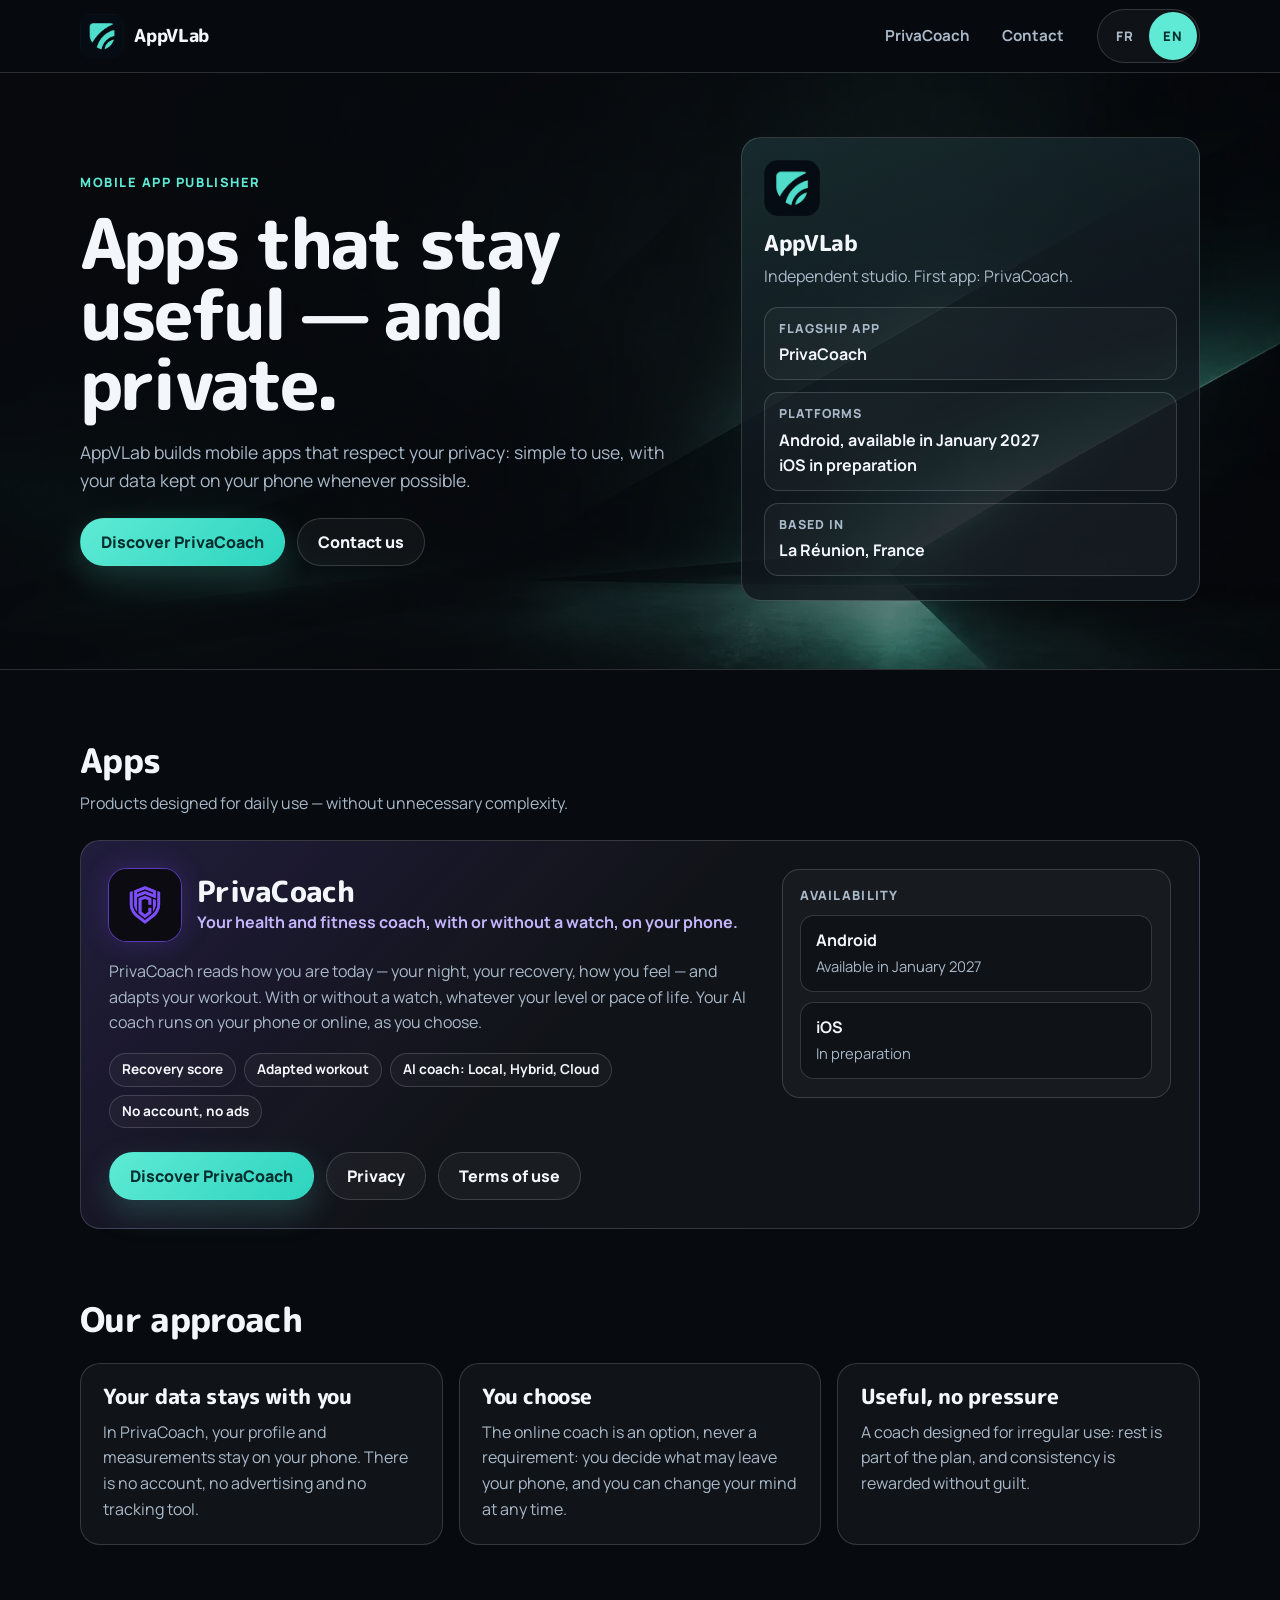
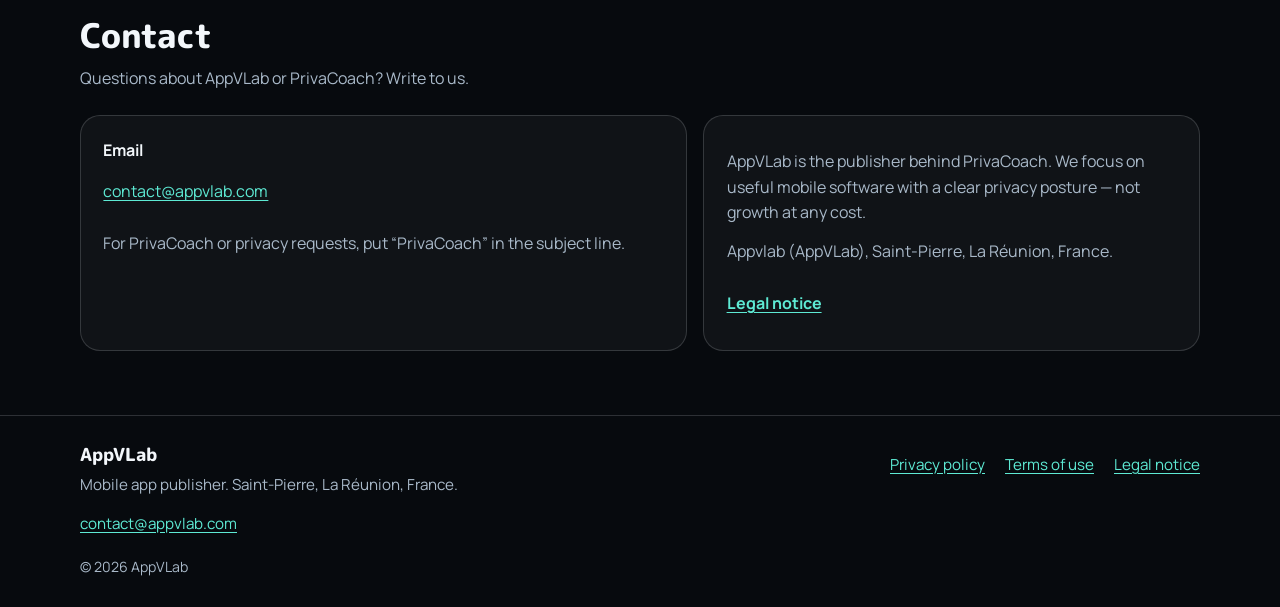
==== commit e8e0f68b: "Coach card and rhythm card wording, align home tagline with the new headline Co-authored-by: Cursor " ====
--- a/index.html
+++ b/index.html
@@ -79,7 +79,7 @@
                 <img src="/assets/privacoach-icon-256.png" alt="" width="72" height="72" />
                 <div>
                   <h3>PrivaCoach</h3>
-                  <p class="tagline"><span data-l="fr">Ton coach santé et sport, sans montre, sur ton téléphone.</span><span data-l="en">Your health and fitness coach, no watch needed, on your phone.</span></p>
+                  <p class="tagline"><span data-l="fr">Ton coach santé et sport, avec ou sans montre, sur ton téléphone.</span><span data-l="en">Your health and fitness coach, with or without a watch, on your phone.</span></p>
                 </div>
               </div>
               <p class="body"><span data-l="fr">PrivaCoach lit ta forme du jour — ta nuit, ta récupération, ton ressenti — et adapte ta séance. Avec ou sans montre, quel que soit ton niveau ou ton rythme de vie. Ton coach IA tourne sur ton téléphone ou en ligne, selon ton choix.</span><span data-l="en">PrivaCoach reads how you are today — your night, your recovery, how you feel — and adapts your workout. With or without a watch, whatever your level or pace of life. Your AI coach runs on your phone or online, as you choose.</span></p>
--- a/assets/site.css
+++ b/assets/site.css
@@ -641,11 +641,11 @@
 }
 
 .pc-hero-grid {
-  display: grid;
-  grid-template-columns: 1fr;
-  gap: 2.25rem;
-  align-items: center;
   padding: 2.75rem 0 3.25rem;
+}
+
+.pc-hero-grid > div {
+  max-width: 46rem;
 }
 
 .pc-icon {
@@ -668,26 +668,6 @@
   font-size: 0.95rem;
 }
 
-.shot {
-  margin: 0;
-  max-width: 24rem;
-  justify-self: center;
-}
-
-.shot img {
-  width: 100%;
-  border-radius: 1.5rem;
-  border: 1px solid var(--line);
-  box-shadow: 0 30px 70px rgba(0, 0, 0, 0.5), 0 0 60px rgba(124, 77, 255, 0.18);
-}
-
-.shot figcaption {
-  margin-top: 0.8rem;
-  color: var(--muted);
-  font-size: 0.9rem;
-  text-align: center;
-}
-
 .also {
   margin-top: 1rem;
   padding: 1.1rem 1.3rem;
@@ -702,8 +682,34 @@
 }
 
 .also p {
-  margin-top: 0.4rem;
+  margin: 0;
   color: var(--ink);
+}
+
+.points {
+  display: grid;
+  gap: 0.35rem;
+  margin: 0.9rem 0 0;
+  padding: 0;
+  list-style: none;
+  color: var(--muted);
+  font-size: 0.95rem;
+}
+
+.points li {
+  position: relative;
+  padding-left: 1.1rem;
+}
+
+.points li::before {
+  content: "";
+  position: absolute;
+  left: 0;
+  top: 0.6em;
+  width: 0.4rem;
+  height: 0.4rem;
+  border-radius: 50%;
+  background: var(--link);
 }
 
 .mode h3 {
@@ -966,7 +972,7 @@
 .footer-links a {
   display: inline-flex;
   align-items: center;
-  justify-content: center;
+  justify-content: flex-start;
   min-height: 48px;
   min-width: 48px;
 }
@@ -1010,8 +1016,6 @@
   }
 
   .pc-hero-grid {
-    grid-template-columns: 1.1fr 0.9fr;
-    gap: 3rem;
     padding: 4rem 0 4.5rem;
   }
 
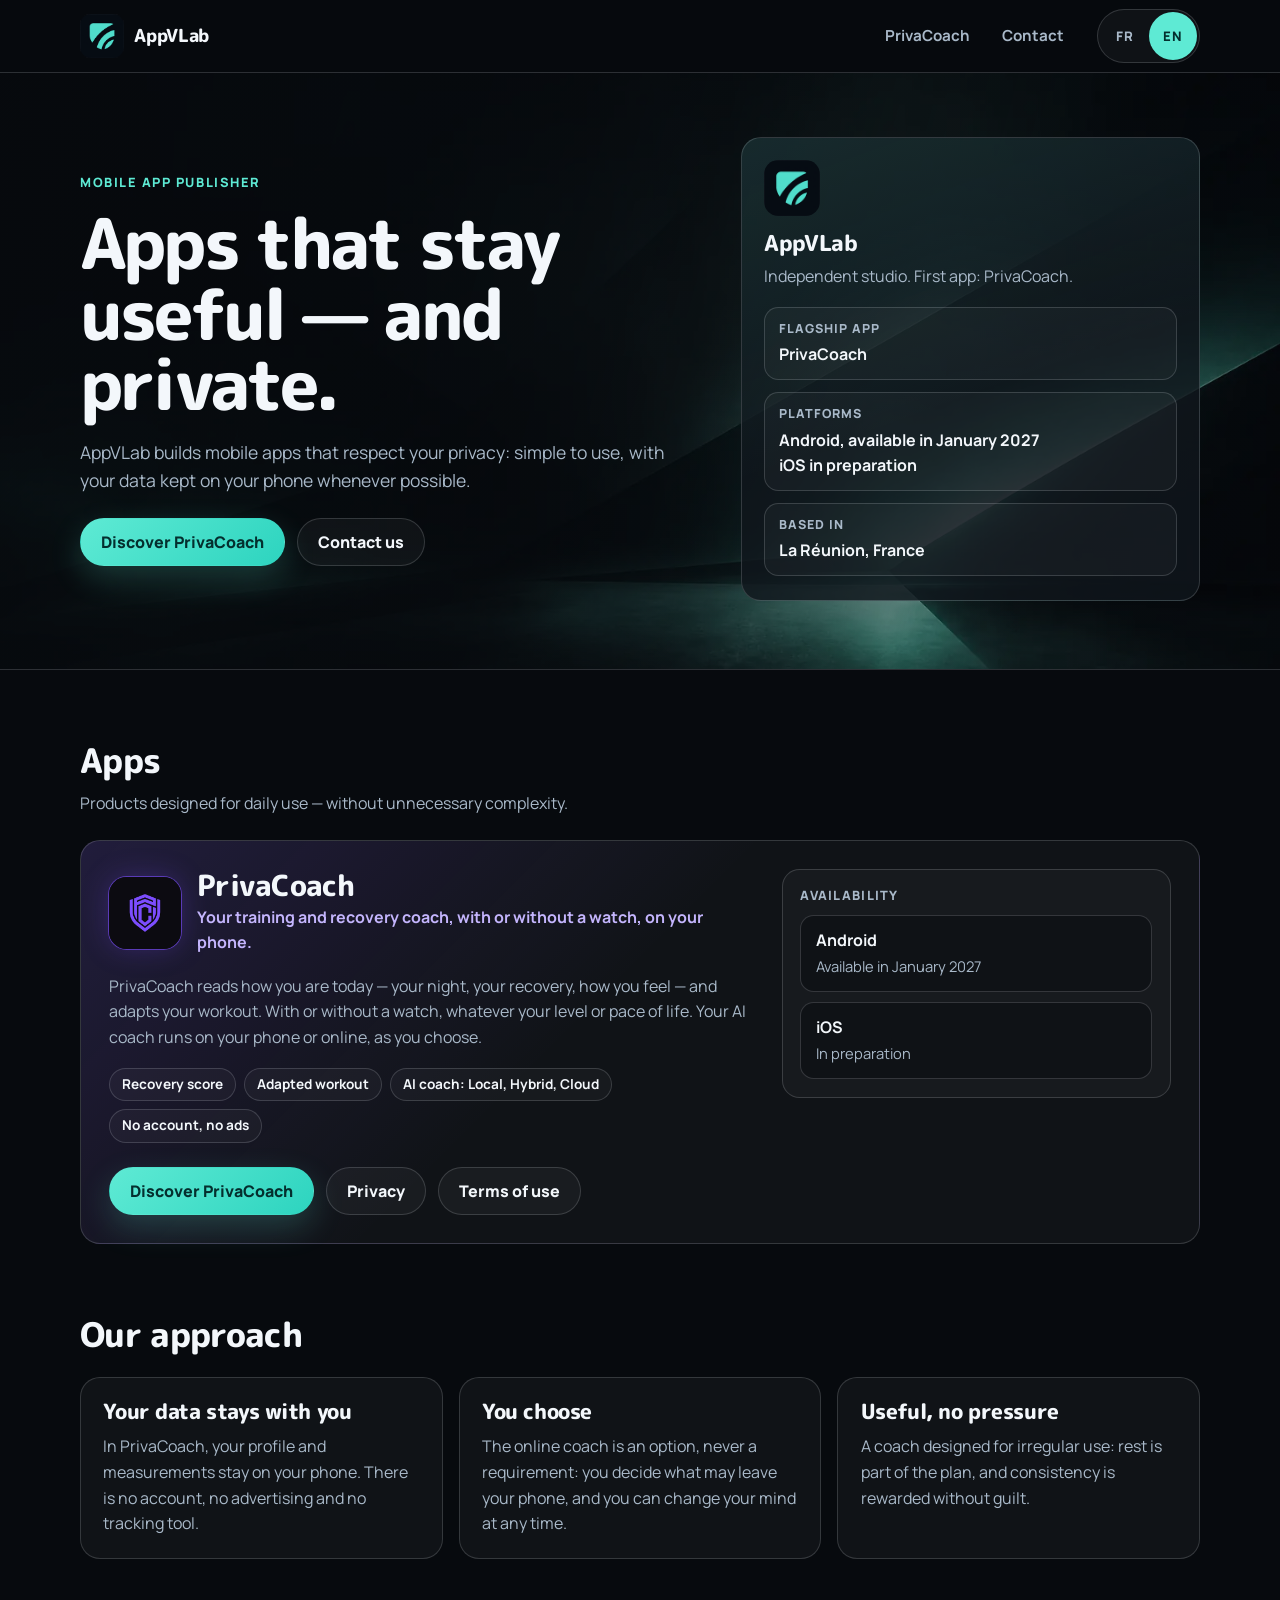
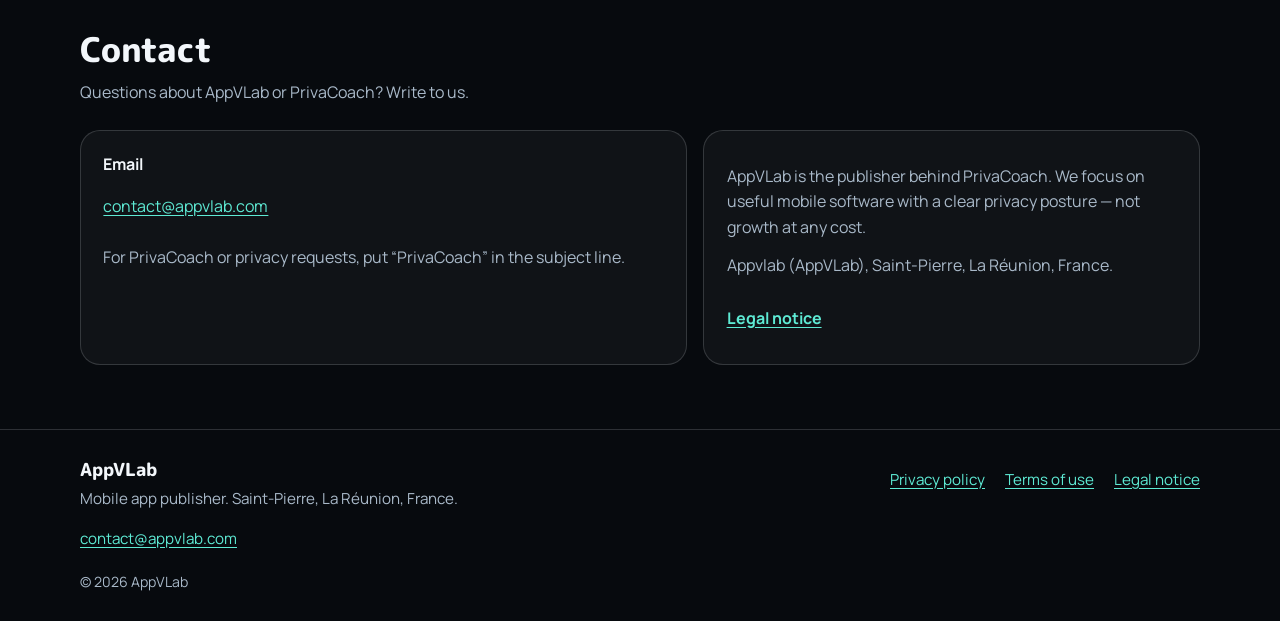
==== commit d7e00b52: "Rename the PrivaCoach tagline to training and recovery coach Co-authored-by: Cursor <cursoragent@cur" ====
--- a/index.html
+++ b/index.html
@@ -1,10 +1,10 @@
 <!DOCTYPE html>
-<html lang="fr" data-title-fr="AppVLab — Des apps mobiles utiles et privées" data-title-en="AppVLab — Useful, private mobile apps" data-desc-fr="AppVLab, éditeur basé à La Réunion, conçoit des applications mobiles utiles et respectueuses de ta vie privée. Découvre PrivaCoach, ton coach santé et sport." data-desc-en="AppVLab, a publisher based in La Réunion, France, builds useful mobile apps that respect your privacy. Discover PrivaCoach, your health and fitness coach.">
+<html lang="fr" data-title-fr="AppVLab — Des apps mobiles utiles et privées" data-title-en="AppVLab — Useful, private mobile apps" data-desc-fr="AppVLab, éditeur basé à La Réunion, conçoit des applications mobiles utiles et respectueuses de ta vie privée. Découvre PrivaCoach, ton coach sport et récupération." data-desc-en="AppVLab, a publisher based in La Réunion, France, builds useful mobile apps that respect your privacy. Discover PrivaCoach, your training and recovery coach.">
   <head>
     <meta charset="utf-8" />
     <meta name="viewport" content="width=device-width, initial-scale=1" />
     <title>AppVLab — Des apps mobiles utiles et privées</title>
-    <meta name="description" content="AppVLab, éditeur basé à La Réunion, conçoit des applications mobiles utiles et respectueuses de ta vie privée. Découvre PrivaCoach, ton coach santé et sport." />
+    <meta name="description" content="AppVLab, éditeur basé à La Réunion, conçoit des applications mobiles utiles et respectueuses de ta vie privée. Découvre PrivaCoach, ton coach sport et récupération." />
     <link rel="canonical" href="https://appvlab.com/" />
     <meta name="color-scheme" content="dark" />
     <meta name="theme-color" content="#070a0e" />
@@ -13,7 +13,7 @@
     <meta property="og:locale" content="fr_FR" />
     <meta property="og:locale:alternate" content="en_US" />
     <meta property="og:title" content="AppVLab — Des apps mobiles utiles et privées" />
-    <meta property="og:description" content="AppVLab, éditeur basé à La Réunion, conçoit des applications mobiles utiles et respectueuses de ta vie privée. Découvre PrivaCoach, ton coach santé et sport." />
+    <meta property="og:description" content="AppVLab, éditeur basé à La Réunion, conçoit des applications mobiles utiles et respectueuses de ta vie privée. Découvre PrivaCoach, ton coach sport et récupération." />
     <meta property="og:url" content="https://appvlab.com/" />
     <meta property="og:image" content="https://appvlab.com/assets/apple-touch-icon.png" />
     <meta name="twitter:card" content="summary" />
@@ -79,7 +79,7 @@
                 <img src="/assets/privacoach-icon-256.png" alt="" width="72" height="72" />
                 <div>
                   <h3>PrivaCoach</h3>
-                  <p class="tagline"><span data-l="fr">Ton coach santé et sport, avec ou sans montre, sur ton téléphone.</span><span data-l="en">Your health and fitness coach, with or without a watch, on your phone.</span></p>
+                  <p class="tagline"><span data-l="fr">Ton coach sport et récupération, avec ou sans montre, sur ton téléphone.</span><span data-l="en">Your training and recovery coach, with or without a watch, on your phone.</span></p>
                 </div>
               </div>
               <p class="body"><span data-l="fr">PrivaCoach lit ta forme du jour — ta nuit, ta récupération, ton ressenti — et adapte ta séance. Avec ou sans montre, quel que soit ton niveau ou ton rythme de vie. Ton coach IA tourne sur ton téléphone ou en ligne, selon ton choix.</span><span data-l="en">PrivaCoach reads how you are today — your night, your recovery, how you feel — and adapts your workout. With or without a watch, whatever your level or pace of life. Your AI coach runs on your phone or online, as you choose.</span></p>
